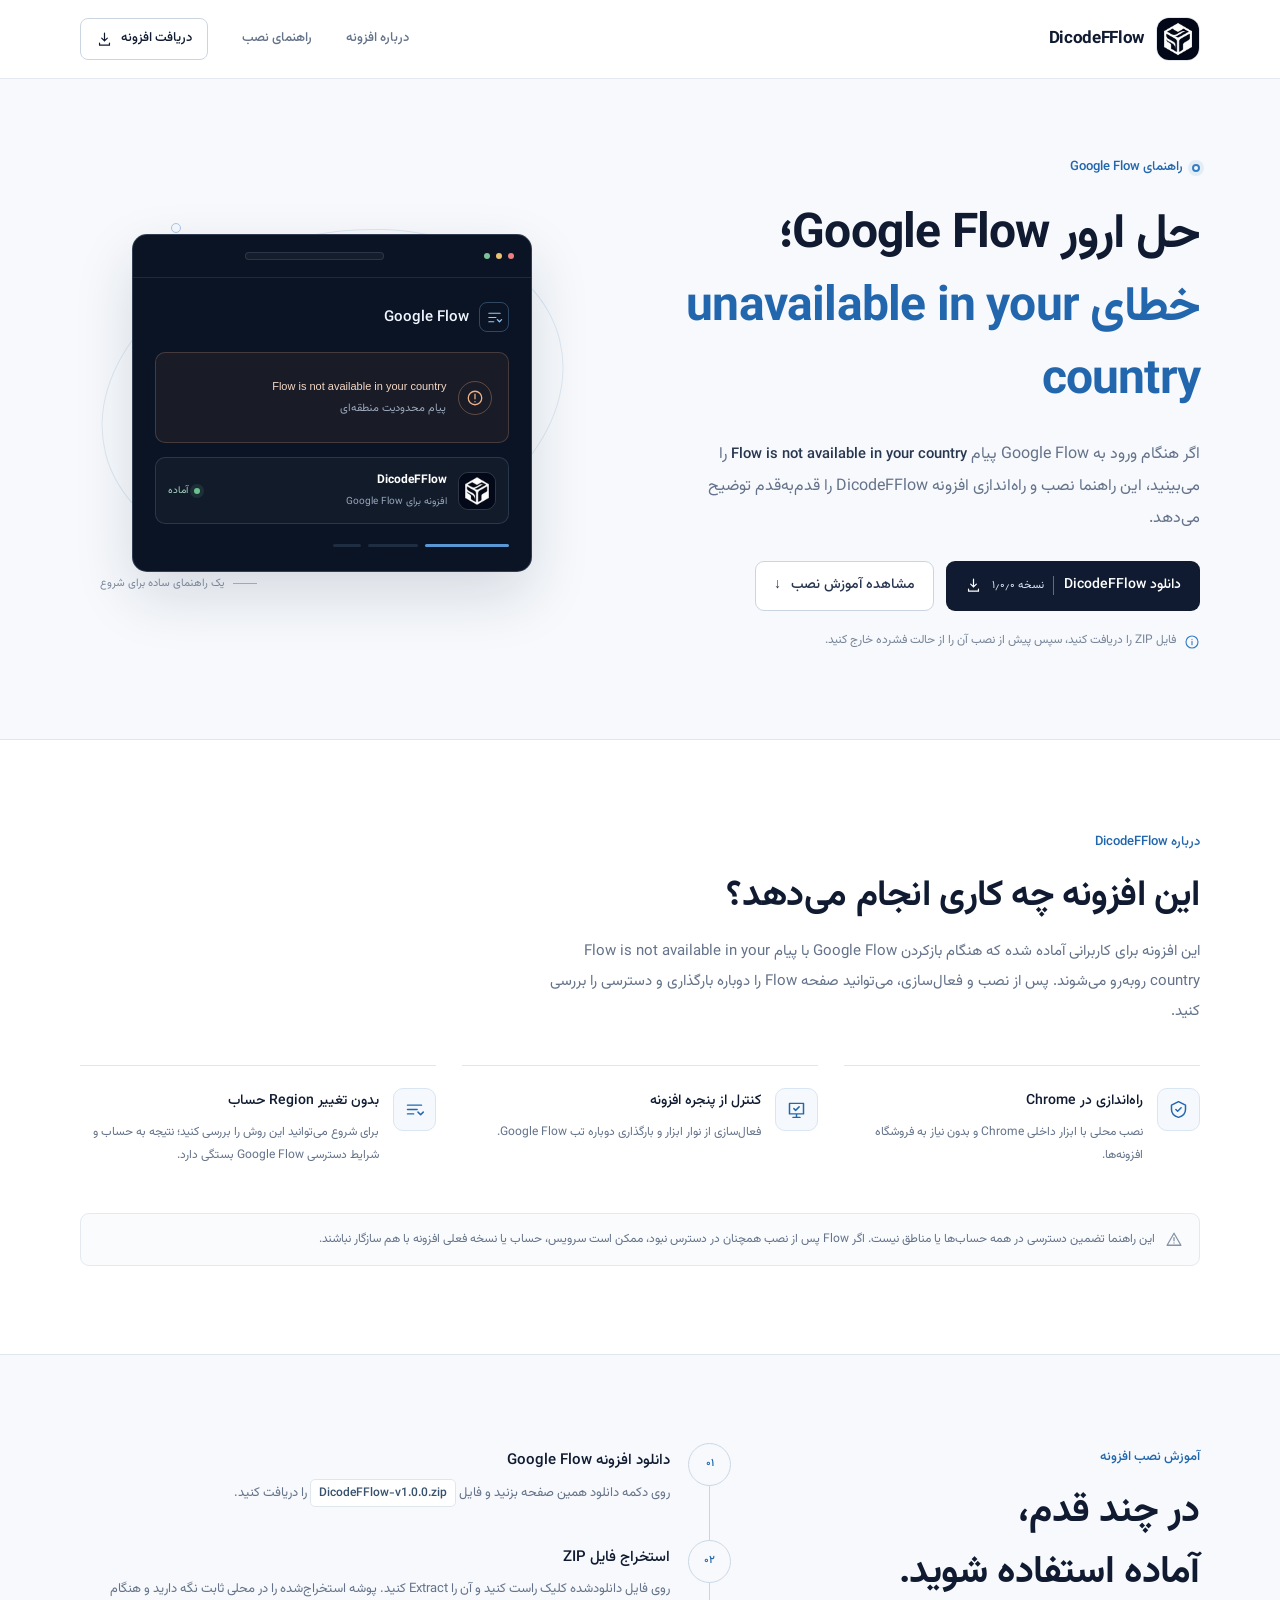
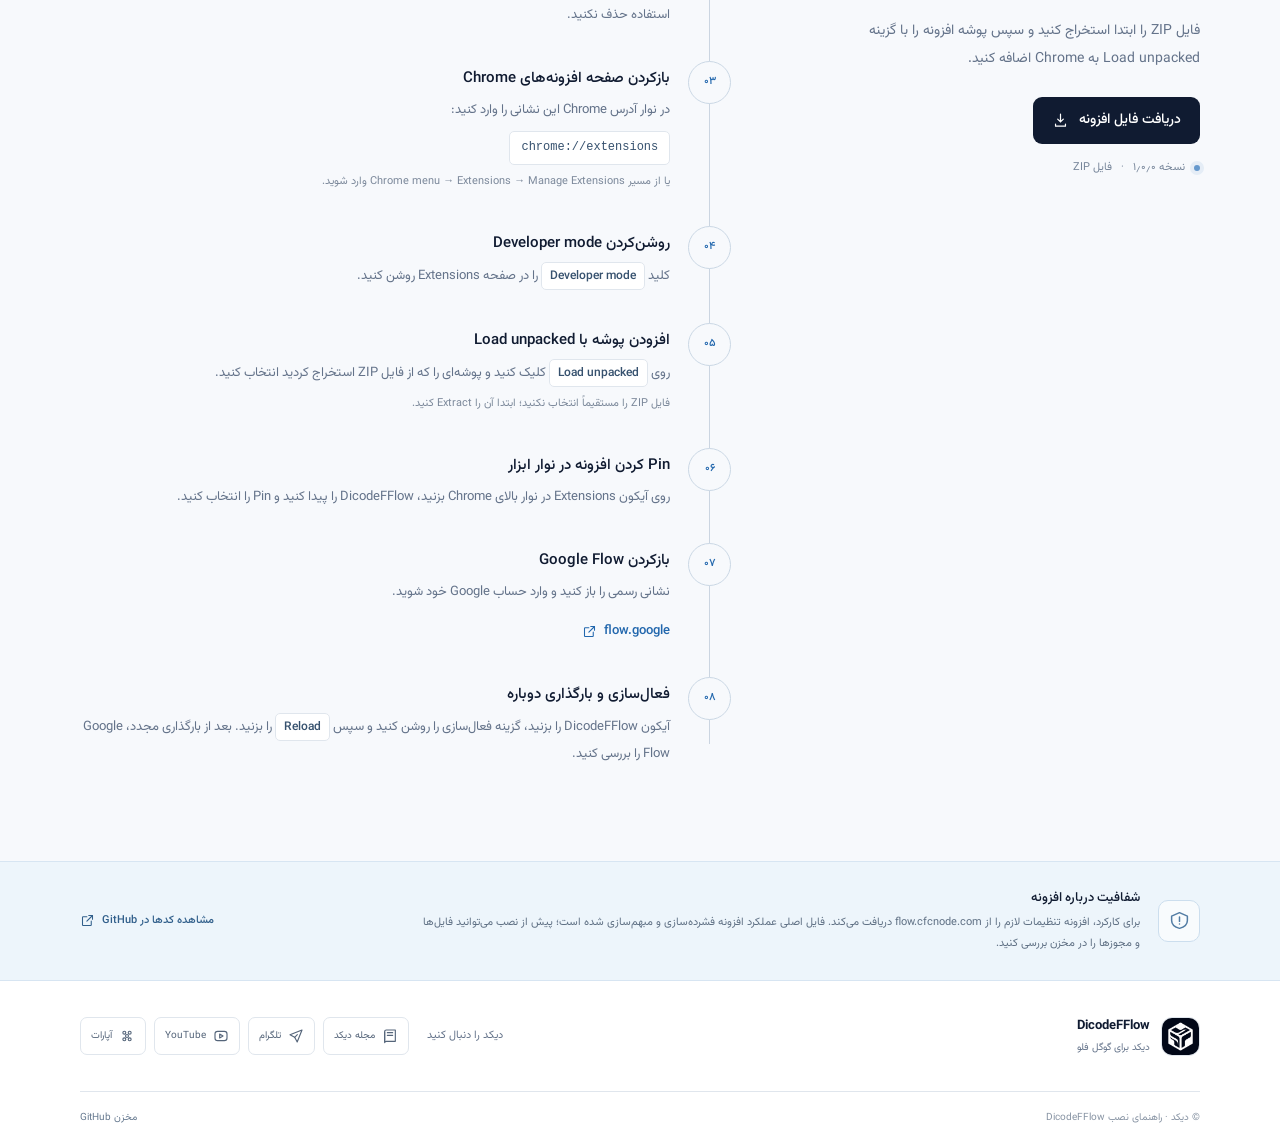
==== docs/index.html @ dd3e2076 "Prepare DicodeFFlow v1.0.0 and installation guide" ====
<!doctype html>
<html lang="fa" dir="rtl">
<head>
  <meta charset="utf-8">
  <meta name="viewport" content="width=device-width, initial-scale=1">
  <meta name="theme-color" content="#f7f9fc">
  <meta name="description" content="راهنمای فارسی نصب DicodeFFlow برای بررسی دوباره Google Flow و رفع پیام unavailable in your country در Chrome.">
  <meta property="og:type" content="website">
  <meta property="og:locale" content="fa_IR">
  <meta property="og:title" content="حل ارور Google Flow | DicodeFFlow">
  <meta property="og:description" content="آموزش نصب و راه‌اندازی افزونه DicodeFFlow برای Google Flow.">
  <meta property="og:url" content="https://mcodersir.github.io/DicodeFFlow/">
  <meta property="og:image" content="https://mcodersir.github.io/DicodeFFlow/assets/dicodefflow-logo.png">
  <link rel="canonical" href="https://mcodersir.github.io/DicodeFFlow/">
  <link rel="icon" type="image/png" href="../assets/icon-32.png">
  <link rel="preload" href="../assets/fonts/Vazirmatn-Regular.woff2" as="font" type="font/woff2" crossorigin>
  <link rel="stylesheet" href="style.css">
  <title>حل ارور Google Flow | آموزش نصب DicodeFFlow</title>
</head>
<body>
  <a class="skip-link" href="#main">رفتن به محتوای اصلی</a>

  <header class="site-header">
    <div class="container header-inner">
      <a class="brand" href="#top" aria-label="DicodeFFlow، صفحه اصلی">
        <img src="../assets/dicodefflow-logo.png" alt="" width="46" height="46">
        <span class="brand-name" dir="ltr">DicodeFFlow</span>
      </a>
      <nav class="main-nav" aria-label="ناوبری اصلی">
        <a href="#about">درباره افزونه</a>
        <a href="#installation-guide">راهنمای نصب</a>
        <a class="nav-download" href="https://github.com/mcodersir/DicodeFFlow/releases/download/v1.0.0/DicodeFFlow-v1.0.0.zip">
          دریافت افزونه
          <svg viewBox="0 0 24 24" aria-hidden="true"><path d="M12 3v11m0 0 4-4m-4 4-4-4M5 17v3h14v-3"/></svg>
        </a>
      </nav>
    </div>
  </header>

  <main id="main">
    <section class="hero container" id="top" aria-labelledby="hero-title">
      <div class="hero-copy">
        <div class="eyebrow"><span class="eyebrow-mark" aria-hidden="true"></span> راهنمای Google Flow</div>
        <h1 id="hero-title">حل ارور Google Flow؛<br><span>خطای unavailable in your country</span></h1>
        <p class="hero-lead">اگر هنگام ورود به Google Flow پیام <bdi dir="ltr" class="error-quote">Flow is not available in your country</bdi> را می‌بینید، این راهنما نصب و راه‌اندازی افزونه <bdi dir="ltr">DicodeFFlow</bdi> را قدم‌به‌قدم توضیح می‌دهد.</p>
        <div class="hero-actions">
          <a class="button button-primary" href="https://github.com/mcodersir/DicodeFFlow/releases/download/v1.0.0/DicodeFFlow-v1.0.0.zip">
            دانلود DicodeFFlow <span class="version">نسخه ۱٫۰٫۰</span>
            <svg viewBox="0 0 24 24" aria-hidden="true"><path d="M12 3v11m0 0 4-4m-4 4-4-4M5 17v3h14v-3"/></svg>
          </a>
          <a class="button button-secondary" href="#installation-guide">مشاهده آموزش نصب <span aria-hidden="true">↓</span></a>
        </div>
        <p class="hero-note"><svg viewBox="0 0 24 24" aria-hidden="true"><circle cx="12" cy="12" r="9"/><path d="M12 11v5m0-8h.01"/></svg> فایل ZIP را دریافت کنید، سپس پیش از نصب آن را از حالت فشرده خارج کنید.</p>
      </div>

      <div class="hero-art" role="img" aria-label="نمایی از پیام محدودیت منطقه‌ای و راهنمای DicodeFFlow">
        <div class="flow-card">
          <div class="window-bar" aria-hidden="true"><span></span><span></span><span></span><i></i></div>
          <div class="flow-brand"><span class="flow-symbol" aria-hidden="true"><svg viewBox="0 0 24 24"><path d="M4 6h16M4 12h10M4 18h7"/><path d="m16 15 3 3 3-3"/></svg></span><span dir="ltr">Google Flow</span></div>
          <div class="error-panel">
            <span class="error-icon" aria-hidden="true"><svg viewBox="0 0 24 24"><circle cx="12" cy="12" r="9"/><path d="M12 7v6m0 4h.01"/></svg></span>
            <div><strong dir="ltr">Flow is not available in your country</strong><small>پیام محدودیت منطقه‌ای</small></div>
          </div>
          <div class="helper-row">
            <img src="../assets/icon-48.png" alt="" width="38" height="38">
            <div class="helper-copy"><strong dir="ltr">DicodeFFlow</strong><span>افزونه برای Google Flow</span></div>
            <span class="active-state"><i></i> آماده</span>
          </div>
          <div class="line-decoration" aria-hidden="true"><span></span><span></span><span></span></div>
        </div>
        <div class="art-caption"><span class="caption-rule"></span><span>یک راهنمای ساده برای شروع</span></div>
      </div>
    </section>

    <section class="about-section section-space" id="about" aria-labelledby="about-title">
      <div class="container">
        <div class="section-heading">
          <span class="section-kicker">درباره DicodeFFlow</span>
          <h2 id="about-title">این افزونه چه کاری انجام می‌دهد؟</h2>
          <p>این افزونه برای کاربرانی آماده شده که هنگام بازکردن Google Flow با پیام <bdi dir="ltr">Flow is not available in your country</bdi> روبه‌رو می‌شوند. پس از نصب و فعال‌سازی، می‌توانید صفحه Flow را دوباره بارگذاری و دسترسی را بررسی کنید.</p>
        </div>
        <div class="feature-grid">
          <article class="feature-item">
            <span class="feature-icon" aria-hidden="true"><svg viewBox="0 0 24 24"><path d="M12 3 20 7v5c0 4.6-3.1 7.6-8 9-4.9-1.4-8-4.4-8-9V7l8-4Z"/><path d="m9 12 2 2 4-4"/></svg></span>
            <div><h3>راه‌اندازی در Chrome</h3><p>نصب محلی با ابزار داخلی Chrome و بدون نیاز به فروشگاه افزونه‌ها.</p></div>
          </article>
          <article class="feature-item">
            <span class="feature-icon" aria-hidden="true"><svg viewBox="0 0 24 24"><path d="M4 5h16v12H4zM8 21h8m-4-4v4"/><path d="m9 11 2 2 4-4"/></svg></span>
            <div><h3>کنترل از پنجره افزونه</h3><p>فعال‌سازی از نوار ابزار و بارگذاری دوباره تب Google Flow.</p></div>
          </article>
          <article class="feature-item">
            <span class="feature-icon" aria-hidden="true"><svg viewBox="0 0 24 24"><path d="M4 7h16M4 12h11M4 17h7"/><path d="m16 15 3 3 3-3"/></svg></span>
            <div><h3>بدون تغییر Region حساب</h3><p>برای شروع می‌توانید این روش را بررسی کنید؛ نتیجه به حساب و شرایط دسترسی Google Flow بستگی دارد.</p></div>
          </article>
        </div>
        <div class="caution-note"><svg viewBox="0 0 24 24" aria-hidden="true"><path d="M12 3 2.8 19h18.4L12 3Z"/><path d="M12 9v4m0 3h.01"/></svg><p>این راهنما تضمین دسترسی در همه حساب‌ها یا مناطق نیست. اگر Flow پس از نصب همچنان در دسترس نبود، ممکن است سرویس، حساب یا نسخه فعلی افزونه با هم سازگار نباشند.</p></div>
      </div>
    </section>

    <section class="install-section section-space" id="installation-guide" aria-labelledby="install-title">
      <div class="container install-layout">
        <aside class="install-aside">
          <span class="section-kicker">آموزش نصب افزونه</span>
          <h2 id="install-title">در چند قدم،<br>آماده استفاده شوید.</h2>
          <p>فایل ZIP را ابتدا استخراج کنید و سپس پوشه افزونه را با گزینه Load unpacked به Chrome اضافه کنید.</p>
          <a class="button button-primary aside-button" href="https://github.com/mcodersir/DicodeFFlow/releases/download/v1.0.0/DicodeFFlow-v1.0.0.zip">دریافت فایل افزونه <svg viewBox="0 0 24 24" aria-hidden="true"><path d="M12 3v11m0 0 4-4m-4 4-4-4M5 17v3h14v-3"/></svg></a>
          <div class="aside-version"><span class="version-dot"></span> نسخه ۱٫۰٫۰ <span aria-hidden="true">·</span> فایل ZIP</div>
        </aside>

        <div class="steps-list">
          <article class="step-item"><span class="step-number">۰۱</span><div><h3>دانلود افزونه Google Flow</h3><p>روی دکمه دانلود همین صفحه بزنید و فایل <bdi class="inline-code" dir="ltr">DicodeFFlow-v1.0.0.zip</bdi> را دریافت کنید.</p></div></article>
          <article class="step-item"><span class="step-number">۰۲</span><div><h3>استخراج فایل ZIP</h3><p>روی فایل دانلودشده کلیک راست کنید و آن را Extract کنید. پوشه استخراج‌شده را در محلی ثابت نگه دارید و هنگام استفاده حذف نکنید.</p></div></article>
          <article class="step-item"><span class="step-number">۰۳</span><div><h3>بازکردن صفحه افزونه‌های Chrome</h3><p>در نوار آدرس Chrome این نشانی را وارد کنید:</p><code class="address-code" dir="ltr">chrome://extensions</code><p class="step-hint">یا از مسیر <bdi dir="ltr">Chrome menu → Extensions → Manage Extensions</bdi> وارد شوید.</p></div></article>
          <article class="step-item"><span class="step-number">۰۴</span><div><h3>روشن‌کردن Developer mode</h3><p>کلید <bdi class="inline-code" dir="ltr">Developer mode</bdi> را در صفحه Extensions روشن کنید.</p></div></article>
          <article class="step-item"><span class="step-number">۰۵</span><div><h3>افزودن پوشه با Load unpacked</h3><p>روی <bdi class="inline-code" dir="ltr">Load unpacked</bdi> کلیک کنید و پوشه‌ای را که از فایل ZIP استخراج کردید انتخاب کنید.</p><p class="step-hint">فایل ZIP را مستقیماً انتخاب نکنید؛ ابتدا آن را Extract کنید.</p></div></article>
          <article class="step-item"><span class="step-number">۰۶</span><div><h3>Pin کردن افزونه در نوار ابزار</h3><p>روی آیکون Extensions در نوار بالای Chrome بزنید، DicodeFFlow را پیدا کنید و Pin را انتخاب کنید.</p></div></article>
          <article class="step-item"><span class="step-number">۰۷</span><div><h3>بازکردن Google Flow</h3><p>نشانی رسمی را باز کنید و وارد حساب Google خود شوید.</p><a class="flow-link" href="https://flow.google/" target="_blank" rel="noopener noreferrer"><span dir="ltr">flow.google</span><svg viewBox="0 0 24 24" aria-hidden="true"><path d="M14 4h6v6m0-6-9 9"/><path d="M18 13v6a1 1 0 0 1-1 1H5a1 1 0 0 1-1-1V7a1 1 0 0 1 1-1h6"/></svg></a></div></article>
          <article class="step-item"><span class="step-number">۰۸</span><div><h3>فعال‌سازی و بارگذاری دوباره</h3><p>آیکون DicodeFFlow را بزنید، گزینه فعال‌سازی را روشن کنید و سپس <bdi class="inline-code" dir="ltr">Reload</bdi> را بزنید. بعد از بارگذاری مجدد، Google Flow را بررسی کنید.</p></div></article>
        </div>
      </div>
    </section>

    <section class="transparency-section" aria-labelledby="transparency-title">
      <div class="container transparency-inner">
        <span class="transparency-icon" aria-hidden="true"><svg viewBox="0 0 24 24"><path d="M12 3 3 7v5c0 4.6 3.4 7.6 9 9 5.6-1.4 9-4.4 9-9V7l-9-4Z"/><path d="M12 8v5m0 3h.01"/></svg></span>
        <div><h2 id="transparency-title">شفافیت درباره افزونه</h2><p>برای کارکرد، افزونه تنظیمات لازم را از <bdi dir="ltr">flow.cfcnode.com</bdi> دریافت می‌کند. فایل اصلی عملکرد افزونه فشرده‌سازی و مبهم‌سازی شده است؛ پیش از نصب می‌توانید فایل‌ها و مجوزها را در مخزن بررسی کنید.</p></div>
        <a class="text-link" href="https://github.com/mcodersir/DicodeFFlow" target="_blank" rel="noopener noreferrer">مشاهده کدها در GitHub <svg viewBox="0 0 24 24" aria-hidden="true"><path d="M14 4h6v6m0-6-9 9"/><path d="M18 13v6a1 1 0 0 1-1 1H5a1 1 0 0 1-1-1V7a1 1 0 0 1 1-1h6"/></svg></a>
      </div>
    </section>
  </main>

  <footer class="site-footer">
    <div class="container footer-main">
      <div class="footer-brand"><img src="../assets/dicodefflow-logo.png" alt="" width="40" height="40"><div><strong dir="ltr">DicodeFFlow</strong><span>دیکد برای گوگل فلو</span></div></div>
      <div class="footer-follow"><span class="footer-label">دیکد را دنبال کنید</span><nav class="social-links" aria-label="شبکه‌های اجتماعی دیکد">
        <a href="https://dicode.ir/mag" target="_blank" rel="noopener noreferrer"><svg viewBox="0 0 24 24" aria-hidden="true"><path d="M4 5.5A2.5 2.5 0 0 1 6.5 3H20v17H6.5A2.5 2.5 0 0 0 4 22V5.5Z"/><path d="M4 6v14m4-13h8m-8 4h8"/></svg><span>مجله دیکد</span></a>
        <a href="https://t.me/dicodeir" target="_blank" rel="noopener noreferrer"><svg viewBox="0 0 24 24" aria-hidden="true"><path d="m21 3-7.2 18-3.8-7-7-3.8L21 3Z"/><path d="m10 14 4-4"/></svg><span>تلگرام</span></a>
        <a href="https://www.youtube.com/@Dicodeir" target="_blank" rel="noopener noreferrer"><svg viewBox="0 0 24 24" aria-hidden="true"><rect x="3" y="5" width="18" height="14" rx="4"/><path d="m10 9 5 3-5 3V9Z"/></svg><span>YouTube</span></a>
        <a href="https://www.aparat.com/Dicode" target="_blank" rel="noopener noreferrer"><svg viewBox="0 0 24 24" aria-hidden="true"><circle cx="8" cy="7" r="2.2"/><circle cx="16" cy="7" r="2.2"/><circle cx="12" cy="12" r="2.2"/><circle cx="8" cy="17" r="2.2"/><circle cx="16" cy="17" r="2.2"/></svg><span>آپارات</span></a>
      </nav></div>
    </div>
    <div class="container footer-bottom"><span>© دیکد · راهنمای نصب DicodeFFlow</span><a href="https://github.com/mcodersir/DicodeFFlow" target="_blank" rel="noopener noreferrer">مخزن GitHub</a></div>
  </footer>
</body>
</html>
---- docs/style.css ----
@font-face {
  font-family: "Vazirmatn";
  src: url("../assets/fonts/Vazirmatn-Regular.woff2") format("woff2");
  font-weight: 400;
  font-style: normal;
  font-display: swap;
}

@font-face {
  font-family: "Vazirmatn";
  src: url("../assets/fonts/Vazirmatn-Medium.woff2") format("woff2");
  font-weight: 500 600;
  font-style: normal;
  font-display: swap;
}

@font-face {
  font-family: "Vazirmatn";
  src: url("../assets/fonts/Vazirmatn-Bold.woff2") format("woff2");
  font-weight: 700 900;
  font-style: normal;
  font-display: swap;
}

:root {
  color-scheme: light;
  --ink: #101b31;
  --ink-soft: #283750;
  --muted: #64738a;
  --line: #e0e6ed;
  --line-strong: #cbd5e1;
  --paper: #fff;
  --canvas: #f7f9fc;
  --blue: #357ec5;
  --blue-dark: #2267ad;
  --blue-pale: #edf5fd;
  --navy: #0b1424;
  --font: "Vazirmatn", Tahoma, Arial, sans-serif;
  font-family: var(--font);
  color: var(--ink);
  background: var(--canvas);
  scroll-behavior: smooth;
  scroll-padding-top: 96px;
}

* { box-sizing: border-box; }

body {
  margin: 0;
  min-width: 320px;
  background: var(--canvas);
  color: var(--ink);
  font-family: var(--font);
  font-size: 16px;
  line-height: 1.8;
  -webkit-font-smoothing: antialiased;
  text-rendering: optimizeLegibility;
}

a { color: inherit; text-decoration: none; }
button, a { -webkit-tap-highlight-color: transparent; }
svg { display: block; width: 1.25rem; height: 1.25rem; fill: none; stroke: currentColor; stroke-linecap: round; stroke-linejoin: round; stroke-width: 1.7; }
bdi[dir="ltr"], code { font-family: var(--font); }

.container { width: min(1120px, calc(100% - 48px)); margin-inline: auto; }
.skip-link { position: absolute; z-index: 10; top: 8px; right: 8px; padding: 10px 16px; transform: translateY(-160%); border-radius: 8px; background: var(--ink); color: white; }
.skip-link:focus { transform: translateY(0); }

.site-header { position: sticky; z-index: 5; top: 0; border-bottom: 1px solid rgb(224 230 237 / 82%); background: rgb(255 255 255 / 94%); backdrop-filter: blur(14px); }
.header-inner { min-height: 78px; display: flex; align-items: center; justify-content: space-between; gap: 24px; }
.brand { display: inline-flex; align-items: center; gap: 12px; min-height: 48px; }
.brand img { display: block; width: 44px; height: 44px; border: 1px solid var(--line); border-radius: 13px; object-fit: cover; }
.brand-name { direction: ltr; font-size: 17px; line-height: 1.2; font-weight: 700; letter-spacing: -.35px; }
.main-nav { display: flex; align-items: center; gap: clamp(18px, 3vw, 34px); color: var(--muted); font-size: 13px; font-weight: 500; }
.main-nav a { transition: color .18s ease, border-color .18s ease, background-color .18s ease; }
.main-nav a:hover { color: var(--blue-dark); }
.main-nav .nav-download { display: inline-flex; align-items: center; justify-content: center; gap: 8px; min-height: 42px; padding: 0 15px; border: 1px solid var(--line-strong); border-radius: 8px; color: var(--ink); background: var(--paper); }
.main-nav .nav-download:hover { border-color: var(--blue); background: var(--blue-pale); color: var(--blue-dark); }
.nav-download svg, .button svg { width: 17px; height: 17px; }

.hero { min-height: 560px; display: grid; grid-template-columns: minmax(0, 1.02fr) minmax(340px, .98fr); align-items: center; gap: clamp(36px, 7vw, 92px); padding-block: 76px 88px; }
.hero-copy { max-width: 600px; }
.eyebrow, .section-kicker { display: inline-flex; align-items: center; gap: 9px; color: var(--blue-dark); font-size: 13px; font-weight: 600; }
.eyebrow { margin-bottom: 20px; }
.eyebrow-mark { width: 8px; height: 8px; border: 2px solid var(--blue); border-radius: 50%; box-shadow: 0 0 0 4px rgb(53 126 197 / 10%); }
h1, h2, h3, p { margin-top: 0; }
.hero h1 { max-width: 680px; margin-bottom: 20px; font-size: clamp(32px, 4.1vw, 48px); font-weight: 700; line-height: 1.52; letter-spacing: -.8px; }
.hero h1 span { color: var(--blue-dark); }
.hero-lead { max-width: 580px; margin-bottom: 26px; color: var(--muted); font-size: 16px; line-height: 2; }
.error-quote { color: var(--ink-soft); font-size: .92em; font-weight: 500; }
.hero-actions { display: flex; flex-wrap: wrap; align-items: center; gap: 12px; }
.button { display: inline-flex; align-items: center; justify-content: center; gap: 10px; min-height: 50px; padding: 0 18px; border: 1px solid transparent; border-radius: 9px; font-family: var(--font); font-size: 14px; font-weight: 600; transition: transform .18s ease, background-color .18s ease, border-color .18s ease, color .18s ease; }
.button:hover { transform: translateY(-1px); }
.button-primary { background: var(--ink); color: white; }
.button-primary:hover { background: #1b2b45; }
.button-secondary { border-color: var(--line-strong); background: var(--paper); color: var(--ink-soft); }
.button-secondary:hover { border-color: var(--blue); color: var(--blue-dark); }
.button .version { padding-inline-start: 9px; border-inline-start: 1px solid rgb(255 255 255 / 35%); color: #dbe8f6; font-size: 11px; font-weight: 400; }
.hero-note { display: flex; align-items: flex-start; gap: 8px; max-width: 520px; margin: 19px 0 0; color: #77869a; font-size: 12px; line-height: 1.8; }
.hero-note svg { flex: 0 0 16px; width: 16px; height: 16px; margin-top: 4px; color: var(--blue); }

.hero-art { position: relative; display: grid; place-items: center; min-height: 370px; padding: 22px; }
.hero-art::before, .hero-art::after { position: absolute; content: ""; pointer-events: none; }
.hero-art::before { inset: 22px 18px 35px; border: 1px solid #dce7f1; border-radius: 50%; transform: rotate(-14deg); }
.hero-art::after { top: 11px; left: 18%; width: 8px; height: 8px; border: 1px solid #a7c7e7; border-radius: 50%; background: var(--canvas); box-shadow: 0 0 0 6px var(--canvas); }
.flow-card { position: relative; z-index: 1; width: min(100%, 400px); padding: 0 22px 24px; overflow: hidden; border: 1px solid rgb(160 183 210 / 26%); border-radius: 15px; background: var(--navy); box-shadow: 0 24px 60px rgb(15 35 62 / 14%); color: white; }
.window-bar { display: flex; align-items: center; gap: 6px; height: 43px; margin-inline: -22px; padding-inline: 17px; border-bottom: 1px solid rgb(199 220 245 / 11%); }
.window-bar span { width: 6px; height: 6px; border-radius: 50%; background: #718097; }
.window-bar span:first-child { background: #ed7f80; }
.window-bar span:nth-child(2) { background: #e9c274; }
.window-bar span:nth-child(3) { background: #7bc29b; }
.window-bar i { width: 38%; height: 8px; margin-inline: auto; border: 1px solid rgb(199 220 245 / 13%); border-radius: 6px; background: rgb(255 255 255 / 4%); }
.flow-brand { display: flex; align-items: center; gap: 10px; padding-block: 24px 20px; color: #eff6ff; font-size: 15px; font-weight: 600; }
.flow-symbol { display: grid; width: 30px; height: 30px; place-items: center; border: 1px solid rgb(134 190 240 / 30%); border-radius: 8px; color: #99c9f6; }
.flow-symbol svg { width: 17px; height: 17px; }
.error-panel { display: flex; align-items: center; gap: 12px; min-height: 91px; padding: 16px; border: 1px solid rgb(232 175 139 / 22%); border-radius: 10px; background: rgb(191 117 77 / 8%); }
.error-icon { display: grid; flex: 0 0 34px; width: 34px; height: 34px; place-items: center; border: 1px solid rgb(237 171 128 / 33%); border-radius: 50%; color: #efb084; }
.error-icon svg { width: 18px; height: 18px; }
.error-panel strong { display: block; color: #f4d8c5; direction: ltr; font: 500 11px/1.7 Arial, sans-serif; text-align: left; }
.error-panel small { display: block; margin-top: 4px; color: #9caabd; font-size: 11px; }
.helper-row { display: flex; align-items: center; gap: 11px; margin-top: 14px; padding: 12px; border: 1px solid rgb(156 191 228 / 17%); border-radius: 10px; background: rgb(255 255 255 / 3%); }
.helper-row img { flex: 0 0 38px; border: 1px solid rgb(255 255 255 / 12%); border-radius: 10px; object-fit: cover; }
.helper-copy { display: grid; gap: 1px; min-width: 0; }
.helper-copy strong { direction: ltr; font-size: 12px; text-align: right; }
.helper-copy span { color: #97a6bb; font-size: 10px; }
.active-state { display: inline-flex; align-items: center; gap: 6px; margin-inline-start: auto; color: #a9d8c1; font-size: 10px; white-space: nowrap; }
.active-state i, .version-dot { width: 6px; height: 6px; border-radius: 50%; background: #6bc291; box-shadow: 0 0 0 4px rgb(107 194 145 / 12%); }
.line-decoration { display: flex; align-items: center; gap: 7px; margin-top: 20px; }
.line-decoration span { height: 3px; border-radius: 4px; background: rgb(125 165 208 / 17%); }
.line-decoration span:first-child { width: 24%; background: #5998d4; }
.line-decoration span:nth-child(2) { width: 14%; }
.line-decoration span:nth-child(3) { width: 8%; }
.art-caption { position: absolute; z-index: 2; bottom: 0; left: 4%; display: flex; align-items: center; gap: 9px; color: #77869a; font-size: 11px; }
.caption-rule { width: 24px; height: 1px; background: #8daecc; }

.section-space { padding-block: 88px; }
.about-section { border-block: 1px solid var(--line); background: #fff; }
.section-heading { max-width: 650px; margin-bottom: 38px; }
.section-heading .section-kicker, .install-aside .section-kicker { margin-bottom: 13px; }
.section-heading h2, .install-aside h2 { margin-bottom: 12px; font-size: clamp(27px, 3.2vw, 36px); font-weight: 700; line-height: 1.6; letter-spacing: -.4px; }
.section-heading > p, .install-aside > p { margin-bottom: 0; color: var(--muted); font-size: 15px; line-height: 2; }
.feature-grid { display: grid; grid-template-columns: repeat(3, minmax(0, 1fr)); gap: 26px; }
.feature-item { display: flex; gap: 14px; padding: 22px 0; border-top: 1px solid var(--line); }
.feature-icon { display: grid; flex: 0 0 43px; width: 43px; height: 43px; place-items: center; border: 1px solid #d8e6f4; border-radius: 10px; background: #f5f9fd; color: var(--blue-dark); }
.feature-icon svg { width: 21px; height: 21px; }
.feature-item h3 { margin: 1px 0 7px; font-size: 14px; font-weight: 600; }
.feature-item p { margin-bottom: 0; color: var(--muted); font-size: 12px; line-height: 1.9; }
.caution-note { display: flex; align-items: flex-start; gap: 10px; margin-top: 24px; padding: 14px 16px; border: 1px solid #e4e9ef; border-radius: 9px; background: #fafbfd; color: #64738a; }
.caution-note svg { flex: 0 0 18px; width: 18px; height: 18px; margin-top: 3px; color: #8493a7; }
.caution-note p { margin: 0; font-size: 12px; line-height: 1.9; }

.install-section { background: var(--canvas); }
.install-layout { display: grid; grid-template-columns: minmax(230px, .72fr) minmax(0, 1.28fr); align-items: start; gap: clamp(42px, 8vw, 105px); }
.install-aside { position: sticky; top: 112px; }
.install-aside h2 { margin-bottom: 13px; font-size: clamp(29px, 3.3vw, 38px); }
.install-aside > p { max-width: 360px; margin-bottom: 24px; font-size: 14px; }
.aside-button { min-height: 47px; }
.aside-version { display: flex; align-items: center; gap: 9px; margin-top: 14px; color: #77869a; font-size: 11px; }
.version-dot { width: 6px; height: 6px; background: #6699cd; box-shadow: 0 0 0 4px rgb(102 153 205 / 12%); }
.steps-list { position: relative; display: grid; gap: 0; }
.steps-list::before { position: absolute; top: 21px; right: 21px; bottom: 29px; width: 1px; content: ""; background: var(--line-strong); }
.step-item { position: relative; display: grid; grid-template-columns: 44px minmax(0, 1fr); gap: 17px; padding-bottom: 27px; }
.step-item:last-child { padding-bottom: 0; }
.step-number { position: relative; z-index: 1; display: grid; width: 43px; height: 43px; place-items: center; border: 1px solid #cad7e4; border-radius: 50%; background: var(--canvas); color: var(--blue-dark); direction: ltr; font-size: 11px; font-weight: 600; }
.step-item h3 { margin: 4px 0 5px; font-size: 15px; font-weight: 600; line-height: 1.8; }
.step-item p { margin-bottom: 6px; color: var(--muted); font-size: 13px; line-height: 2; }
.inline-code, .address-code { display: inline-flex; direction: ltr; align-items: center; padding: 1px 8px; border: 1px solid var(--line); border-radius: 5px; background: #fff; color: #36516e; font-size: 12px; font-weight: 500; }
.address-code { min-height: 34px; margin: 2px 0 2px; padding-inline: 11px; font-family: Consolas, "Courier New", monospace; }
.step-item .step-hint { margin-top: 4px; color: #7c899b; font-size: 11px; }
.flow-link { display: inline-flex; align-items: center; gap: 7px; min-height: 36px; margin-top: 3px; color: var(--blue-dark); font-size: 13px; font-weight: 600; }
.flow-link svg, .text-link svg { width: 15px; height: 15px; }
.flow-link:hover, .text-link:hover { color: #174f89; text-decoration: underline; text-underline-offset: 4px; }

.transparency-section { border-block: 1px solid #d7e5f2; background: #edf5fb; }
.transparency-inner { display: grid; grid-template-columns: 42px minmax(0, 1fr) auto; align-items: center; gap: 18px; padding-block: 25px; }
.transparency-icon { display: grid; width: 42px; height: 42px; place-items: center; border: 1px solid #ccdeee; border-radius: 10px; background: rgb(255 255 255 / 65%); color: #527ca4; }
.transparency-icon svg { width: 21px; height: 21px; }
.transparency-inner h2 { margin-bottom: 3px; font-size: 13px; font-weight: 600; }
.transparency-inner p { max-width: 720px; margin-bottom: 0; color: #5f7084; font-size: 11px; line-height: 1.9; }
.text-link { display: inline-flex; align-items: center; gap: 7px; color: #315f8b; font-size: 11px; font-weight: 600; white-space: nowrap; }

.site-footer { background: #fff; }
.footer-main { display: flex; align-items: center; justify-content: space-between; gap: 36px; padding-block: 34px; }
.footer-brand { display: flex; align-items: center; gap: 11px; }
.footer-brand img { width: 39px; height: 39px; border: 1px solid var(--line); border-radius: 11px; object-fit: cover; }
.footer-brand div { display: grid; gap: 1px; }
.footer-brand strong { direction: ltr; font-size: 13px; text-align: right; }
.footer-brand span { color: var(--muted); font-size: 10px; }
.footer-follow { display: flex; align-items: center; gap: 18px; }
.footer-label { color: var(--muted); font-size: 11px; }
.social-links { display: flex; align-items: center; gap: 8px; }
.social-links a { display: inline-flex; align-items: center; justify-content: center; gap: 7px; min-height: 38px; padding-inline: 10px; border: 1px solid var(--line); border-radius: 7px; color: #55657a; font-size: 10px; transition: color .18s ease, border-color .18s ease, background-color .18s ease; }
.social-links a:hover { border-color: #bfd2e5; background: #f4f8fc; color: var(--blue-dark); }
.social-links svg { width: 16px; height: 16px; }
.footer-bottom { display: flex; align-items: center; justify-content: space-between; gap: 18px; min-height: 52px; border-top: 1px solid var(--line); color: #8793a3; font-size: 10px; }
.footer-bottom a { color: #677a90; }
.footer-bottom a:hover { color: var(--blue-dark); }

a:focus-visible { outline: 3px solid #6aa7df; outline-offset: 3px; }

@media (max-width: 900px) {
  .hero { min-height: auto; grid-template-columns: minmax(0, 1fr) minmax(300px, .88fr); gap: 30px; padding-block: 65px 75px; }
  .hero h1 { font-size: clamp(30px, 4vw, 40px); }
  .feature-grid { gap: 18px; }
  .feature-item { gap: 10px; }
  .feature-icon { flex-basis: 37px; width: 37px; height: 37px; }
  .install-layout { gap: 45px; }
  .footer-main { align-items: flex-start; }
  .footer-follow { display: grid; justify-items: end; gap: 10px; }
}

@media (max-width: 680px) {
  .container { width: min(100% - 36px, 520px); }
  .header-inner { min-height: 68px; }
  .brand { gap: 9px; }
  .brand img { width: 39px; height: 39px; }
  .brand-name { font-size: 15px; }
  .main-nav { gap: 14px; font-size: 11px; }
  .main-nav > a:first-child { display: none; }
  .main-nav .nav-download { min-height: 38px; padding-inline: 10px; }
  .main-nav .nav-download svg { width: 15px; height: 15px; }
  .hero { grid-template-columns: 1fr; gap: 22px; padding-block: 51px 60px; }
  .hero-copy { max-width: none; }
  .eyebrow { margin-bottom: 14px; font-size: 12px; }
  .hero h1 { margin-bottom: 14px; font-size: clamp(29px, 8vw, 38px); line-height: 1.55; }
  .hero-lead { margin-bottom: 19px; font-size: 14px; }
  .hero-actions { align-items: stretch; }
  .hero-actions .button { min-height: 47px; padding-inline: 13px; font-size: 12px; }
  .hero-actions .button-primary { flex: 1 1 195px; }
  .hero-actions .button-secondary { flex: 1 1 150px; }
  .hero-note { margin-top: 14px; font-size: 11px; }
  .hero-art { min-height: 330px; padding: 12px 5px 20px; }
  .hero-art::before { inset: 18px 9px 28px; }
  .flow-card { width: min(100%, 380px); }
  .art-caption { left: 0; }
  .section-space { padding-block: 63px; }
  .section-heading { margin-bottom: 25px; }
  .section-heading h2, .install-aside h2 { font-size: 28px; }
  .section-heading > p { font-size: 13px; }
  .feature-grid { grid-template-columns: 1fr; gap: 0; }
  .feature-item { padding-block: 17px; }
  .feature-item p { font-size: 12px; }
  .install-layout { grid-template-columns: 1fr; gap: 38px; }
  .install-aside { position: static; }
  .install-aside h2 br { display: none; }
  .install-aside > p { max-width: 460px; }
  .steps-list::before { right: 19px; }
  .step-item { grid-template-columns: 40px minmax(0, 1fr); gap: 13px; padding-bottom: 22px; }
  .step-number { width: 39px; height: 39px; font-size: 10px; }
  .step-item h3 { font-size: 14px; }
  .step-item p { font-size: 12px; }
  .transparency-inner { grid-template-columns: 36px minmax(0, 1fr); gap: 12px; padding-block: 20px; }
  .transparency-icon { width: 36px; height: 36px; }
  .transparency-inner h2 { font-size: 12px; }
  .transparency-inner p { font-size: 10px; }
  .transparency-inner .text-link { grid-column: 2; justify-self: start; margin-top: -4px; }
  .footer-main { display: grid; gap: 22px; padding-block: 27px; }
  .footer-follow { justify-items: start; gap: 9px; }
  .social-links { flex-wrap: wrap; gap: 7px; }
  .social-links a { min-height: 36px; padding-inline: 9px; }
  .footer-bottom { min-height: 49px; font-size: 9px; }
}

@media (prefers-reduced-motion: reduce) {
  *, *::before, *::after { scroll-behavior: auto !important; transition-duration: .01ms !important; animation-duration: .01ms !important; animation-iteration-count: 1 !important; }
}
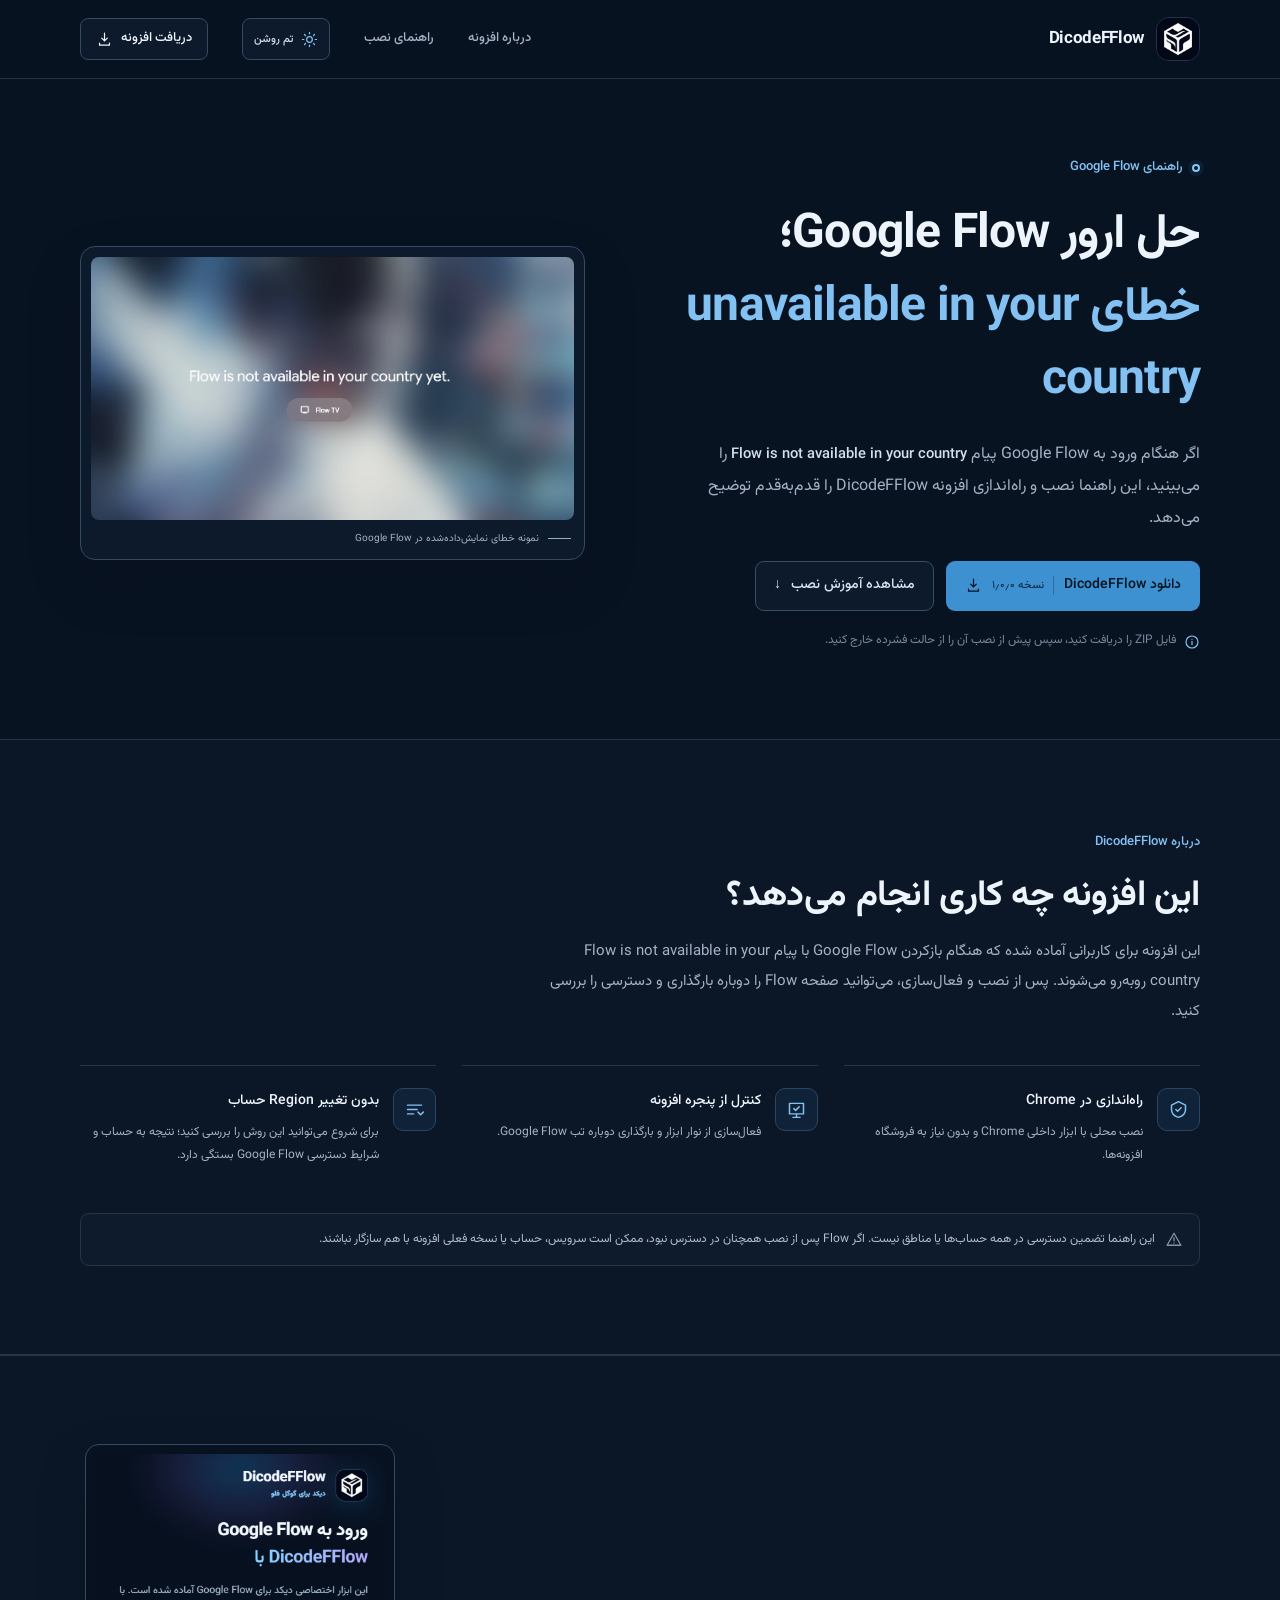
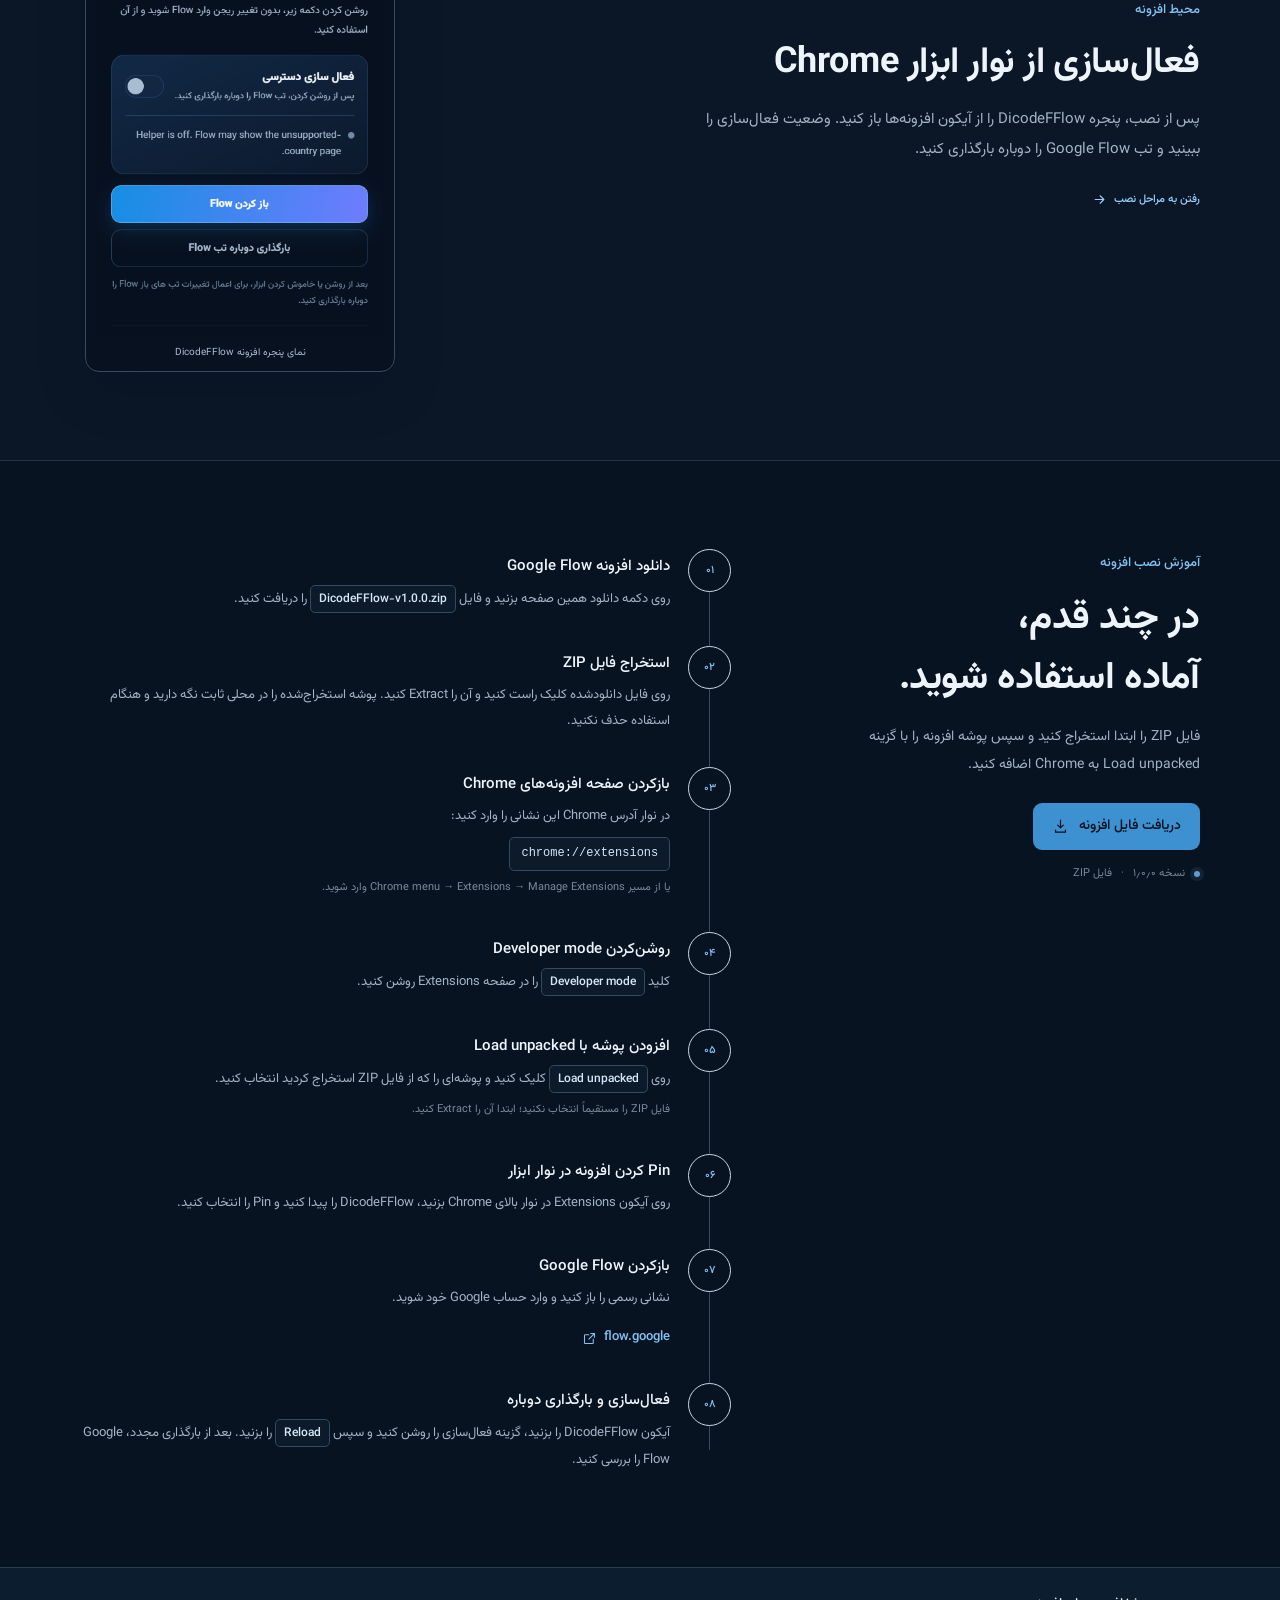
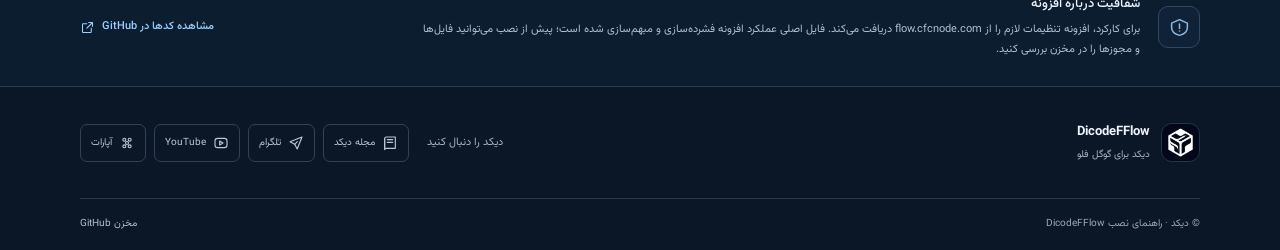
==== commit 78cb83da: "Fix website assets and add theme and SEO support" ====
--- a/docs/index.html
+++ b/docs/index.html
@@ -1,20 +1,63 @@
 <!doctype html>
-<html lang="fa" dir="rtl">
+<html lang="fa" dir="rtl" data-theme="dark">
 <head>
   <meta charset="utf-8">
   <meta name="viewport" content="width=device-width, initial-scale=1">
-  <meta name="theme-color" content="#f7f9fc">
-  <meta name="description" content="راهنمای فارسی نصب DicodeFFlow برای بررسی دوباره Google Flow و رفع پیام unavailable in your country در Chrome.">
+  <meta name="theme-color" content="#07111f">
+  <meta name="description" content="آموزش فارسی نصب افزونه DicodeFFlow برای حل ارور Google Flow و پیام Flow is not available in your country؛ دانلود نسخه ۱ و راهنمای Load unpacked در Chrome.">
+  <meta name="robots" content="index,follow,max-image-preview:large">
+  <meta name="author" content="Dicode">
+  <meta name="keywords" content="حل ارور Google Flow, Flow is not available in your country, نصب افزونه Google Flow, DicodeFFlow">
+  <meta name="googlebot" content="index,follow">
   <meta property="og:type" content="website">
   <meta property="og:locale" content="fa_IR">
-  <meta property="og:title" content="حل ارور Google Flow | DicodeFFlow">
-  <meta property="og:description" content="آموزش نصب و راه‌اندازی افزونه DicodeFFlow برای Google Flow.">
+  <meta property="og:site_name" content="DicodeFFlow">
+  <meta property="og:title" content="حل ارور Google Flow؛ آموزش نصب DicodeFFlow">
+  <meta property="og:description" content="راهنمای فارسی نصب افزونه DicodeFFlow در Chrome و بررسی دوباره پیام Flow is not available in your country.">
   <meta property="og:url" content="https://mcodersir.github.io/DicodeFFlow/">
-  <meta property="og:image" content="https://mcodersir.github.io/DicodeFFlow/assets/dicodefflow-logo.png">
+  <meta property="og:image" content="https://mcodersir.github.io/DicodeFFlow/assets/google-flow-unavailable.png">
+  <meta property="og:image:width" content="1145">
+  <meta property="og:image:height" content="622">
+  <meta name="twitter:card" content="summary_large_image">
+  <meta name="twitter:title" content="حل ارور Google Flow؛ آموزش نصب DicodeFFlow">
+  <meta name="twitter:description" content="آموزش فارسی نصب افزونه DicodeFFlow برای پیام unavailable in your country در Google Flow.">
+  <meta name="twitter:image" content="https://mcodersir.github.io/DicodeFFlow/assets/google-flow-unavailable.png">
   <link rel="canonical" href="https://mcodersir.github.io/DicodeFFlow/">
-  <link rel="icon" type="image/png" href="../assets/icon-32.png">
-  <link rel="preload" href="../assets/fonts/Vazirmatn-Regular.woff2" as="font" type="font/woff2" crossorigin>
+  <link rel="icon" type="image/png" href="assets/icon-32.png">
+  <link rel="preload" href="assets/fonts/Vazirmatn-Regular.woff2" as="font" type="font/woff2" crossorigin>
   <link rel="stylesheet" href="style.css">
+  <script>
+    try {
+      const savedTheme = localStorage.getItem("dicodefflow-theme");
+      if (savedTheme === "light" || savedTheme === "dark") document.documentElement.dataset.theme = savedTheme;
+    } catch (_) {}
+  </script>
+  <script type="application/ld+json">
+    {
+      "@context": "https://schema.org",
+      "@graph": [
+        {
+          "@type": "WebPage",
+          "name": "حل ارور Google Flow؛ آموزش نصب DicodeFFlow",
+          "url": "https://mcodersir.github.io/DicodeFFlow/",
+          "description": "آموزش فارسی نصب افزونه DicodeFFlow برای خطای Flow is not available in your country در Google Flow.",
+          "inLanguage": "fa-IR",
+          "about": { "@id": "https://mcodersir.github.io/DicodeFFlow/#software" }
+        },
+        {
+          "@type": "SoftwareApplication",
+          "@id": "https://mcodersir.github.io/DicodeFFlow/#software",
+          "name": "DicodeFFlow",
+          "applicationCategory": "BrowserApplication",
+          "operatingSystem": "Google Chrome",
+          "softwareVersion": "1.0.0",
+          "downloadUrl": "https://github.com/mcodersir/DicodeFFlow/releases/download/v1.0.0/DicodeFFlow-v1.0.0.zip",
+          "image": "https://mcodersir.github.io/DicodeFFlow/assets/dicodefflow-logo.png",
+          "description": "افزونه Chrome برای بررسی دوباره Google Flow و راهنمای نصب فارسی."
+        }
+      ]
+    }
+  </script>
   <title>حل ارور Google Flow | آموزش نصب DicodeFFlow</title>
 </head>
 <body>
@@ -23,13 +66,17 @@
   <header class="site-header">
     <div class="container header-inner">
       <a class="brand" href="#top" aria-label="DicodeFFlow، صفحه اصلی">
-        <img src="../assets/dicodefflow-logo.png" alt="" width="46" height="46">
+        <img src="assets/dicodefflow-logo.png" alt="" width="46" height="46">
         <span class="brand-name" dir="ltr">DicodeFFlow</span>
       </a>
       <nav class="main-nav" aria-label="ناوبری اصلی">
         <a href="#about">درباره افزونه</a>
         <a href="#installation-guide">راهنمای نصب</a>
-        <a class="nav-download" href="https://github.com/mcodersir/DicodeFFlow/releases/download/v1.0.0/DicodeFFlow-v1.0.0.zip">
+        <button class="theme-toggle" id="theme-toggle" type="button" aria-label="تغییر تم رنگی" aria-pressed="true" title="تغییر به تم روشن">
+          <svg viewBox="0 0 24 24" aria-hidden="true"><circle cx="12" cy="12" r="4"/><path d="M12 2v2m0 16v2M4.93 4.93l1.42 1.42m11.3 11.3 1.42 1.42M2 12h2m16 0h2M4.93 19.07l1.42-1.42m11.3-11.3 1.42-1.42"/></svg>
+          <span id="theme-label">تم روشن</span>
+        </button>
+        <a class="nav-download" id="download" href="https://github.com/mcodersir/DicodeFFlow/releases/download/v1.0.0/DicodeFFlow-v1.0.0.zip">
           دریافت افزونه
           <svg viewBox="0 0 24 24" aria-hidden="true"><path d="M12 3v11m0 0 4-4m-4 4-4-4M5 17v3h14v-3"/></svg>
         </a>
@@ -53,22 +100,11 @@
         <p class="hero-note"><svg viewBox="0 0 24 24" aria-hidden="true"><circle cx="12" cy="12" r="9"/><path d="M12 11v5m0-8h.01"/></svg> فایل ZIP را دریافت کنید، سپس پیش از نصب آن را از حالت فشرده خارج کنید.</p>
       </div>
 
-      <div class="hero-art" role="img" aria-label="نمایی از پیام محدودیت منطقه‌ای و راهنمای DicodeFFlow">
-        <div class="flow-card">
-          <div class="window-bar" aria-hidden="true"><span></span><span></span><span></span><i></i></div>
-          <div class="flow-brand"><span class="flow-symbol" aria-hidden="true"><svg viewBox="0 0 24 24"><path d="M4 6h16M4 12h10M4 18h7"/><path d="m16 15 3 3 3-3"/></svg></span><span dir="ltr">Google Flow</span></div>
-          <div class="error-panel">
-            <span class="error-icon" aria-hidden="true"><svg viewBox="0 0 24 24"><circle cx="12" cy="12" r="9"/><path d="M12 7v6m0 4h.01"/></svg></span>
-            <div><strong dir="ltr">Flow is not available in your country</strong><small>پیام محدودیت منطقه‌ای</small></div>
-          </div>
-          <div class="helper-row">
-            <img src="../assets/icon-48.png" alt="" width="38" height="38">
-            <div class="helper-copy"><strong dir="ltr">DicodeFFlow</strong><span>افزونه برای Google Flow</span></div>
-            <span class="active-state"><i></i> آماده</span>
-          </div>
-          <div class="line-decoration" aria-hidden="true"><span></span><span></span><span></span></div>
-        </div>
-        <div class="art-caption"><span class="caption-rule"></span><span>یک راهنمای ساده برای شروع</span></div>
+      <div class="hero-art">
+        <figure class="hero-screenshot">
+          <img src="assets/google-flow-unavailable.png" alt="پیام Google Flow: Flow is not available in your country yet" width="1145" height="622" fetchpriority="high">
+          <figcaption><span class="caption-rule" aria-hidden="true"></span>نمونه خطای نمایش‌داده‌شده در Google Flow</figcaption>
+        </figure>
       </div>
     </section>
 
@@ -94,6 +130,21 @@
           </article>
         </div>
         <div class="caution-note"><svg viewBox="0 0 24 24" aria-hidden="true"><path d="M12 3 2.8 19h18.4L12 3Z"/><path d="M12 9v4m0 3h.01"/></svg><p>این راهنما تضمین دسترسی در همه حساب‌ها یا مناطق نیست. اگر Flow پس از نصب همچنان در دسترس نبود، ممکن است سرویس، حساب یا نسخه فعلی افزونه با هم سازگار نباشند.</p></div>
+      </div>
+    </section>
+
+    <section class="popup-preview section-space" aria-labelledby="popup-title">
+      <div class="container popup-layout">
+        <div class="popup-copy">
+          <span class="section-kicker">محیط افزونه</span>
+          <h2 id="popup-title">فعال‌سازی از نوار ابزار Chrome</h2>
+          <p>پس از نصب، پنجره DicodeFFlow را از آیکون افزونه‌ها باز کنید. وضعیت فعال‌سازی را ببینید و تب Google Flow را دوباره بارگذاری کنید.</p>
+          <a class="text-link" href="#installation-guide">رفتن به مراحل نصب <svg viewBox="0 0 24 24" aria-hidden="true"><path d="M5 12h14m-6-6 6 6-6 6"/></svg></a>
+        </div>
+        <figure class="popup-frame">
+          <img src="assets/dicodefflow-popup.png" alt="تصویر پنجره افزونه DicodeFFlow در Chrome، همراه با دکمه فعال‌سازی و بارگذاری مجدد Flow" width="446" height="740" loading="lazy" decoding="async">
+          <figcaption>نمای پنجره افزونه DicodeFFlow</figcaption>
+        </figure>
       </div>
     </section>
 
@@ -131,7 +182,7 @@
 
   <footer class="site-footer">
     <div class="container footer-main">
-      <div class="footer-brand"><img src="../assets/dicodefflow-logo.png" alt="" width="40" height="40"><div><strong dir="ltr">DicodeFFlow</strong><span>دیکد برای گوگل فلو</span></div></div>
+      <div class="footer-brand"><img src="assets/dicodefflow-logo.png" alt="" width="40" height="40"><div><strong dir="ltr">DicodeFFlow</strong><span>دیکد برای گوگل فلو</span></div></div>
       <div class="footer-follow"><span class="footer-label">دیکد را دنبال کنید</span><nav class="social-links" aria-label="شبکه‌های اجتماعی دیکد">
         <a href="https://dicode.ir/mag" target="_blank" rel="noopener noreferrer"><svg viewBox="0 0 24 24" aria-hidden="true"><path d="M4 5.5A2.5 2.5 0 0 1 6.5 3H20v17H6.5A2.5 2.5 0 0 0 4 22V5.5Z"/><path d="M4 6v14m4-13h8m-8 4h8"/></svg><span>مجله دیکد</span></a>
         <a href="https://t.me/dicodeir" target="_blank" rel="noopener noreferrer"><svg viewBox="0 0 24 24" aria-hidden="true"><path d="m21 3-7.2 18-3.8-7-7-3.8L21 3Z"/><path d="m10 14 4-4"/></svg><span>تلگرام</span></a>
@@ -141,5 +192,6 @@
     </div>
     <div class="container footer-bottom"><span>© دیکد · راهنمای نصب DicodeFFlow</span><a href="https://github.com/mcodersir/DicodeFFlow" target="_blank" rel="noopener noreferrer">مخزن GitHub</a></div>
   </footer>
+  <script src="theme.js" defer></script>
 </body>
 </html>
--- a/docs/style.css
+++ b/docs/style.css
@@ -1,6 +1,6 @@
 @font-face {
   font-family: "Vazirmatn";
-  src: url("../assets/fonts/Vazirmatn-Regular.woff2") format("woff2");
+  src: url("assets/fonts/Vazirmatn-Regular.woff2") format("woff2");
   font-weight: 400;
   font-style: normal;
   font-display: swap;
@@ -8,7 +8,7 @@
 
 @font-face {
   font-family: "Vazirmatn";
-  src: url("../assets/fonts/Vazirmatn-Medium.woff2") format("woff2");
+  src: url("assets/fonts/Vazirmatn-Medium.woff2") format("woff2");
   font-weight: 500 600;
   font-style: normal;
   font-display: swap;
@@ -16,7 +16,7 @@
 
 @font-face {
   font-family: "Vazirmatn";
-  src: url("../assets/fonts/Vazirmatn-Bold.woff2") format("woff2");
+  src: url("assets/fonts/Vazirmatn-Bold.woff2") format("woff2");
   font-weight: 700 900;
   font-style: normal;
   font-display: swap;
@@ -264,3 +264,107 @@
 @media (prefers-reduced-motion: reduce) {
   *, *::before, *::after { scroll-behavior: auto !important; transition-duration: .01ms !important; animation-duration: .01ms !important; animation-iteration-count: 1 !important; }
 }
+
+/* The dark palette is the first-visit default; the header control switches to light. */
+:root[data-theme="dark"] {
+  color-scheme: dark;
+  --ink: #eef4fc;
+  --ink-soft: #d3dfed;
+  --muted: #a4b2c5;
+  --line: #24354a;
+  --line-strong: #354a63;
+  --paper: #0d1a2b;
+  --canvas: #081321;
+  --blue: #86c8fa;
+  --blue-dark: #83c1f2;
+  --blue-pale: #10253b;
+  --navy: #050d19;
+}
+
+:root[data-theme="dark"] .site-header { border-color: var(--line); background: rgb(8 19 33 / 94%); }
+:root[data-theme="dark"] .about-section,
+:root[data-theme="dark"] .popup-preview,
+:root[data-theme="dark"] .site-footer { border-color: var(--line); background: #0b1727; }
+:root[data-theme="dark"] .feature-icon { border-color: #2b4560; background: #102238; }
+:root[data-theme="dark"] .caution-note { border-color: var(--line); background: #0e1b2c; color: #b0bdce; }
+:root[data-theme="dark"] .transparency-section { border-color: #263d55; background: #0d1d30; }
+:root[data-theme="dark"] .transparency-icon { border-color: #304963; background: #102238; color: #8bb9e2; }
+:root[data-theme="dark"] .transparency-inner p { color: #b0bfd1; }
+:root[data-theme="dark"] .text-link { color: #9bcfff; }
+:root[data-theme="dark"] .text-link:hover { color: #c2e3ff; }
+:root[data-theme="dark"] .inline-code,
+:root[data-theme="dark"] .address-code { border-color: #344a62; background: #0c1a2a; color: #d5e7f8; }
+:root[data-theme="dark"] .skip-link { background: #4ea1df; color: #06111f; }
+:root[data-theme="dark"] .button-primary { background: #3d91d0; color: #06111f; }
+:root[data-theme="dark"] .button-primary:hover { background: #65ace2; }
+:root[data-theme="dark"] .button .version { border-color: rgb(6 17 31 / 28%); color: #08213a; }
+:root[data-theme="dark"] .button-secondary { border-color: #3a4e65; background: #0d1a2b; color: #d7e3f0; }
+:root[data-theme="dark"] .button-secondary:hover { border-color: #6da7d8; color: #b3dcff; }
+:root[data-theme="dark"] .footer-bottom { border-color: var(--line); color: #9aa9bc; }
+:root[data-theme="dark"] .footer-bottom a { color: #b1c1d3; }
+:root[data-theme="dark"] .social-links a { border-color: #304259; color: #b8c7d8; }
+:root[data-theme="dark"] .social-links a:hover { border-color: #4d7396; background: #102239; color: #b8dcfa; }
+
+.theme-toggle {
+  display: inline-flex;
+  align-items: center;
+  justify-content: center;
+  gap: 8px;
+  min-width: 42px;
+  min-height: 42px;
+  padding: 0 11px;
+  border: 1px solid var(--line-strong);
+  border-radius: 8px;
+  background: var(--paper);
+  color: var(--ink-soft);
+  cursor: pointer;
+  font: 500 11px/1 var(--font);
+  transition: background-color .18s ease, border-color .18s ease, color .18s ease;
+}
+.theme-toggle svg { width: 17px; height: 17px; color: var(--blue-dark); }
+.theme-toggle:hover { border-color: var(--blue); color: var(--blue-dark); }
+.theme-toggle:focus-visible { outline: 3px solid #6aa7df; outline-offset: 3px; }
+
+.hero-art { display: block; min-height: 0; padding: 0; }
+.hero-art::before, .hero-art::after { display: none; }
+.hero-screenshot { margin: 0; padding: 10px; overflow: hidden; border: 1px solid var(--line-strong); border-radius: 15px; background: var(--paper); box-shadow: 0 24px 56px rgb(4 12 24 / 16%); }
+.hero-screenshot img { display: block; width: 100%; height: auto; aspect-ratio: 1145 / 622; border-radius: 8px; object-fit: cover; }
+.hero-screenshot figcaption { display: flex; align-items: center; gap: 9px; padding: 10px 3px 1px; color: var(--muted); font-size: 10px; }
+.hero-screenshot .caption-rule { flex: 0 0 23px; }
+
+.popup-preview { border-block: 1px solid var(--line); background: var(--paper); }
+.popup-layout { display: grid; grid-template-columns: minmax(0, 1fr) minmax(230px, 320px); align-items: center; gap: clamp(42px, 9vw, 110px); }
+.popup-copy { max-width: 520px; }
+.popup-copy .section-kicker { margin-bottom: 13px; }
+.popup-copy h2 { margin-bottom: 12px; font-size: clamp(27px, 3.2vw, 36px); font-weight: 700; line-height: 1.6; letter-spacing: -.4px; }
+.popup-copy p { margin-bottom: 15px; color: var(--muted); font-size: 15px; line-height: 2; }
+.popup-copy .text-link { min-height: 40px; }
+.popup-frame { width: min(100%, 310px); margin: 0 auto; padding: 9px; border: 1px solid var(--line-strong); border-radius: 14px; background: #07111f; box-shadow: 0 20px 50px rgb(4 12 24 / 18%); }
+.popup-frame img { display: block; width: 100%; height: auto; border-radius: 7px; }
+.popup-frame figcaption { padding-top: 8px; color: #aebdd0; font-size: 10px; text-align: center; }
+
+@media (max-width: 900px) {
+  .popup-layout { grid-template-columns: minmax(0, 1fr) minmax(220px, 280px); gap: 40px; }
+}
+
+@media (max-width: 680px) {
+  .theme-toggle { width: 38px; min-width: 38px; min-height: 38px; padding: 0; }
+  .theme-toggle span { display: none; }
+  .hero-art { min-height: 0; padding: 0; }
+  .hero-screenshot { padding: 7px; border-radius: 12px; }
+  .hero-screenshot img { border-radius: 7px; }
+  .hero-screenshot figcaption { font-size: 9px; }
+  .popup-layout { grid-template-columns: 1fr; gap: 27px; }
+  .popup-copy h2 { font-size: 26px; }
+  .popup-copy p { font-size: 13px; }
+  .popup-frame { width: min(100%, 295px); }
+}
+
+@media (max-width: 480px) {
+  .header-inner { gap: 12px; }
+  .brand { gap: 7px; }
+  .brand-name { font-size: 14px; }
+  .main-nav { gap: 8px; }
+  .main-nav > a:not(.nav-download) { display: none; }
+  .main-nav .nav-download { width: 39px; min-width: 39px; min-height: 38px; padding: 0; overflow: hidden; font-size: 0; }
+}
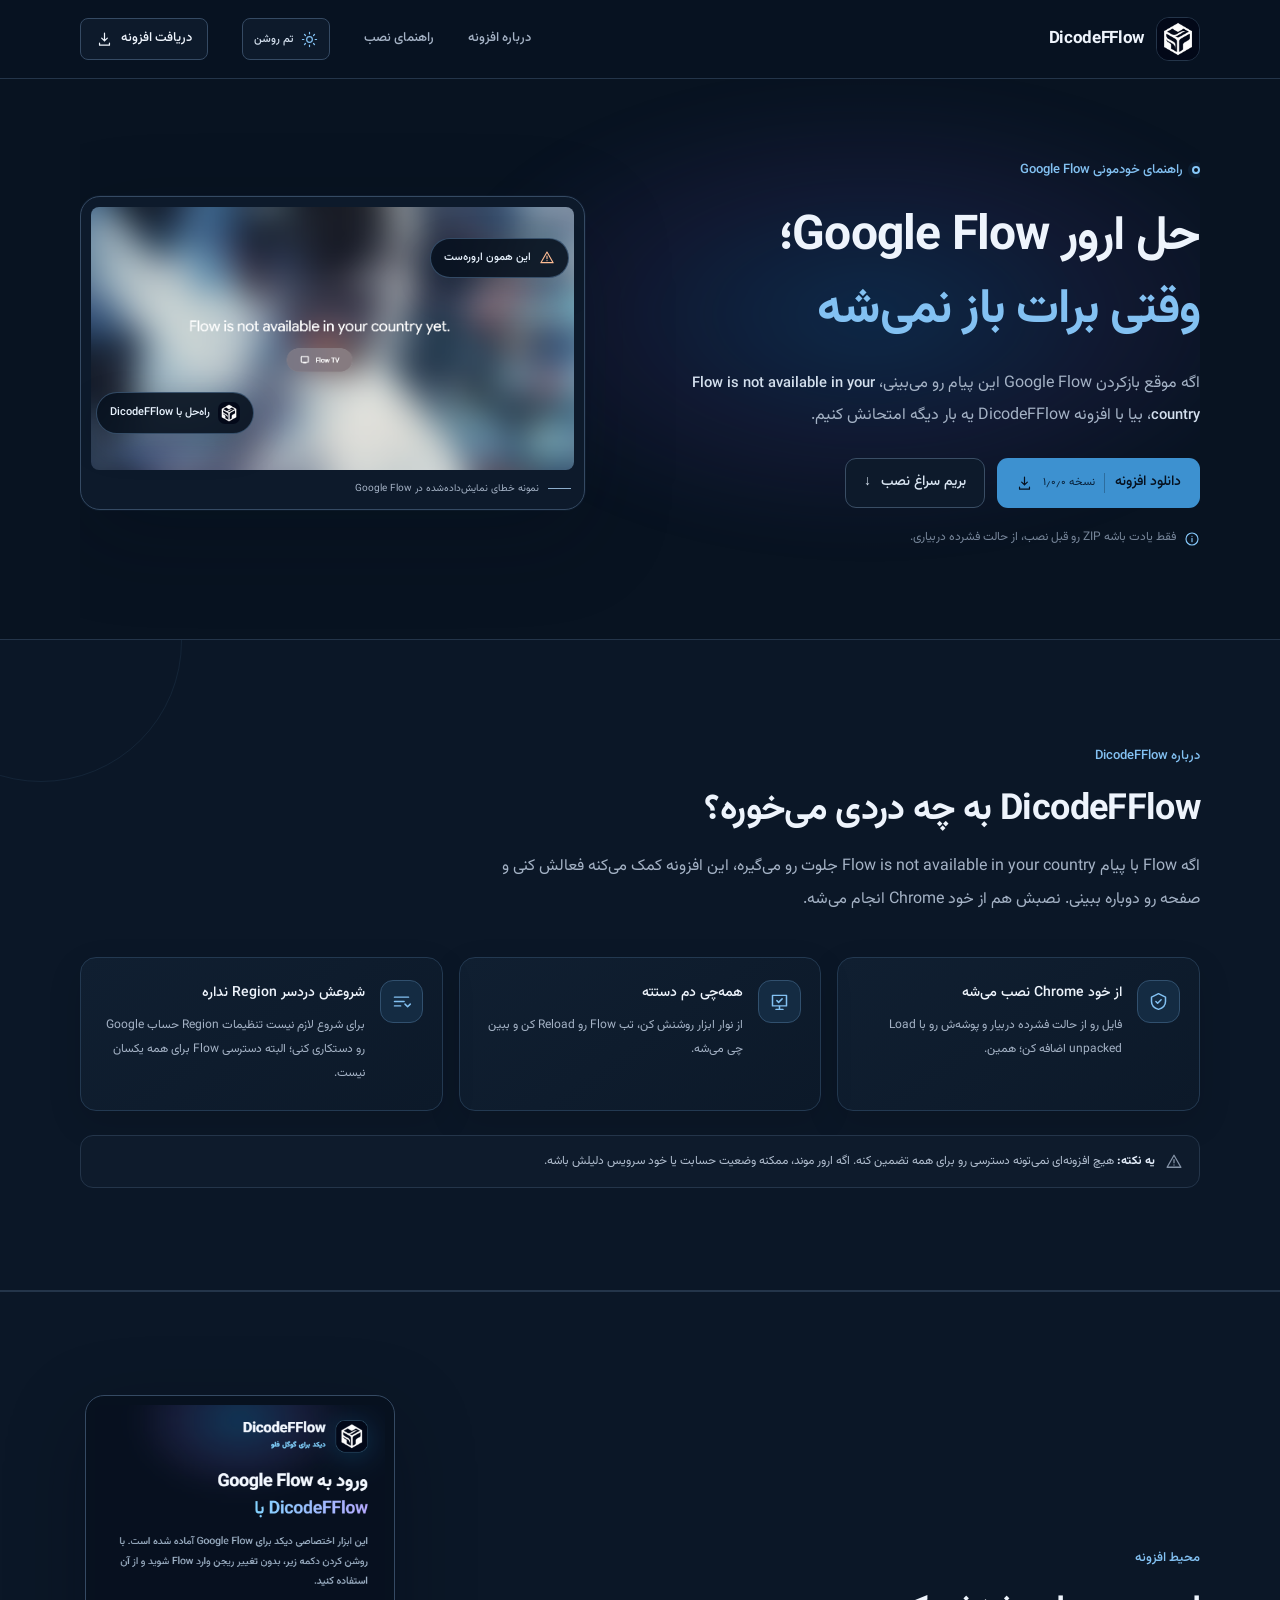
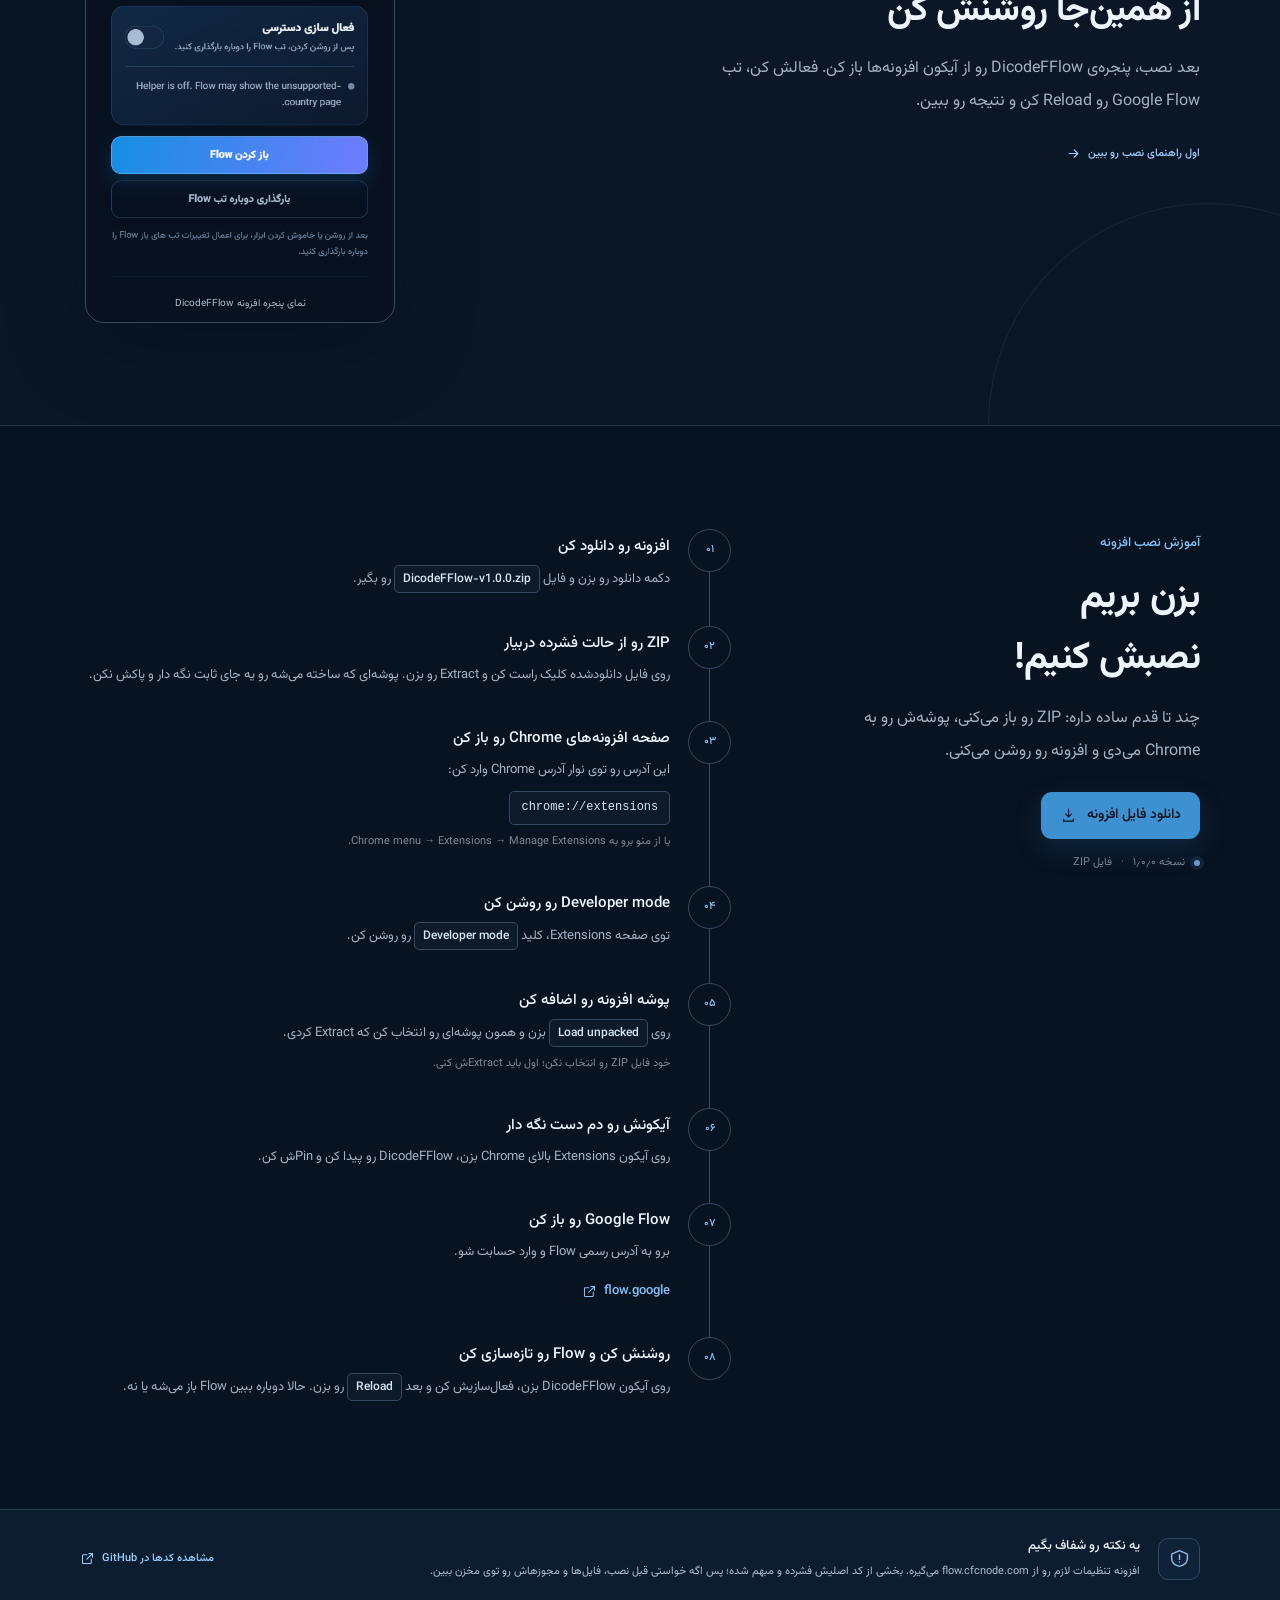
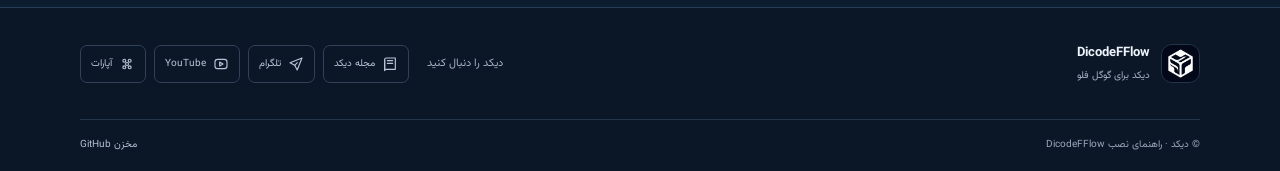
==== commit d44991be: "Polish site motion and Persian copy" ====
--- a/docs/index.html
+++ b/docs/index.html
@@ -4,7 +4,7 @@
   <meta charset="utf-8">
   <meta name="viewport" content="width=device-width, initial-scale=1">
   <meta name="theme-color" content="#07111f">
-  <meta name="description" content="آموزش فارسی نصب افزونه DicodeFFlow برای حل ارور Google Flow و پیام Flow is not available in your country؛ دانلود نسخه ۱ و راهنمای Load unpacked در Chrome.">
+  <meta name="description" content="با ارور Flow is not available in your country روبه‌رو شدی؟ این راهنمای خودمونی، نصب افزونه DicodeFFlow و بررسی دوباره Google Flow رو قدم‌به‌قدم نشونت می‌ده.">
   <meta name="robots" content="index,follow,max-image-preview:large">
   <meta name="author" content="Dicode">
   <meta name="keywords" content="حل ارور Google Flow, Flow is not available in your country, نصب افزونه Google Flow, DicodeFFlow">
@@ -13,19 +13,19 @@
   <meta property="og:locale" content="fa_IR">
   <meta property="og:site_name" content="DicodeFFlow">
   <meta property="og:title" content="حل ارور Google Flow؛ آموزش نصب DicodeFFlow">
-  <meta property="og:description" content="راهنمای فارسی نصب افزونه DicodeFFlow در Chrome و بررسی دوباره پیام Flow is not available in your country.">
+  <meta property="og:description" content="نصب DicodeFFlow در Chrome رو قدم‌به‌قدم یاد بگیر و بعد دوباره Google Flow رو بررسی کن.">
   <meta property="og:url" content="https://mcodersir.github.io/DicodeFFlow/">
   <meta property="og:image" content="https://mcodersir.github.io/DicodeFFlow/assets/google-flow-unavailable.png">
   <meta property="og:image:width" content="1145">
   <meta property="og:image:height" content="622">
   <meta name="twitter:card" content="summary_large_image">
   <meta name="twitter:title" content="حل ارور Google Flow؛ آموزش نصب DicodeFFlow">
-  <meta name="twitter:description" content="آموزش فارسی نصب افزونه DicodeFFlow برای پیام unavailable in your country در Google Flow.">
+  <meta name="twitter:description" content="با پیام unavailable in your country روبه‌رو شدی؟ نصب DicodeFFlow رو ساده و قدم‌به‌قدم یاد بگیر.">
   <meta name="twitter:image" content="https://mcodersir.github.io/DicodeFFlow/assets/google-flow-unavailable.png">
   <link rel="canonical" href="https://mcodersir.github.io/DicodeFFlow/">
   <link rel="icon" type="image/png" href="assets/icon-32.png">
   <link rel="preload" href="assets/fonts/Vazirmatn-Regular.woff2" as="font" type="font/woff2" crossorigin>
-  <link rel="stylesheet" href="style.css">
+  <link rel="stylesheet" href="style.css?v=20261001-2">
   <script>
     try {
       const savedTheme = localStorage.getItem("dicodefflow-theme");
@@ -40,7 +40,7 @@
           "@type": "WebPage",
           "name": "حل ارور Google Flow؛ آموزش نصب DicodeFFlow",
           "url": "https://mcodersir.github.io/DicodeFFlow/",
-          "description": "آموزش فارسی نصب افزونه DicodeFFlow برای خطای Flow is not available in your country در Google Flow.",
+          "description": "راهنمای خودمونی نصب DicodeFFlow در Chrome برای بررسی دوباره پیام Flow is not available in your country.",
           "inLanguage": "fa-IR",
           "about": { "@id": "https://mcodersir.github.io/DicodeFFlow/#software" }
         },
@@ -53,7 +53,7 @@
           "softwareVersion": "1.0.0",
           "downloadUrl": "https://github.com/mcodersir/DicodeFFlow/releases/download/v1.0.0/DicodeFFlow-v1.0.0.zip",
           "image": "https://mcodersir.github.io/DicodeFFlow/assets/dicodefflow-logo.png",
-          "description": "افزونه Chrome برای بررسی دوباره Google Flow و راهنمای نصب فارسی."
+          "description": "افزونه Chrome برای بررسی دوباره Google Flow همراه با راهنمای نصب فارسی و خودمونی."
         }
       ]
     }
@@ -87,22 +87,24 @@
   <main id="main">
     <section class="hero container" id="top" aria-labelledby="hero-title">
       <div class="hero-copy">
-        <div class="eyebrow"><span class="eyebrow-mark" aria-hidden="true"></span> راهنمای Google Flow</div>
-        <h1 id="hero-title">حل ارور Google Flow؛<br><span>خطای unavailable in your country</span></h1>
-        <p class="hero-lead">اگر هنگام ورود به Google Flow پیام <bdi dir="ltr" class="error-quote">Flow is not available in your country</bdi> را می‌بینید، این راهنما نصب و راه‌اندازی افزونه <bdi dir="ltr">DicodeFFlow</bdi> را قدم‌به‌قدم توضیح می‌دهد.</p>
+        <div class="eyebrow"><span class="eyebrow-mark" aria-hidden="true"></span> راهنمای خودمونی Google Flow</div>
+        <h1 id="hero-title">حل ارور Google Flow؛<br><span>وقتی برات باز نمی‌شه</span></h1>
+        <p class="hero-lead">اگه موقع بازکردن Google Flow این پیام رو می‌بینی، <bdi dir="ltr" class="error-quote">Flow is not available in your country</bdi>، بیا با افزونه <bdi dir="ltr">DicodeFFlow</bdi> یه بار دیگه امتحانش کنیم.</p>
         <div class="hero-actions">
           <a class="button button-primary" href="https://github.com/mcodersir/DicodeFFlow/releases/download/v1.0.0/DicodeFFlow-v1.0.0.zip">
-            دانلود DicodeFFlow <span class="version">نسخه ۱٫۰٫۰</span>
+            دانلود افزونه <span class="version">نسخه ۱٫۰٫۰</span>
             <svg viewBox="0 0 24 24" aria-hidden="true"><path d="M12 3v11m0 0 4-4m-4 4-4-4M5 17v3h14v-3"/></svg>
           </a>
-          <a class="button button-secondary" href="#installation-guide">مشاهده آموزش نصب <span aria-hidden="true">↓</span></a>
-        </div>
-        <p class="hero-note"><svg viewBox="0 0 24 24" aria-hidden="true"><circle cx="12" cy="12" r="9"/><path d="M12 11v5m0-8h.01"/></svg> فایل ZIP را دریافت کنید، سپس پیش از نصب آن را از حالت فشرده خارج کنید.</p>
+          <a class="button button-secondary" href="#installation-guide">بریم سراغ نصب <span aria-hidden="true">↓</span></a>
+        </div>
+        <p class="hero-note"><svg viewBox="0 0 24 24" aria-hidden="true"><circle cx="12" cy="12" r="9"/><path d="M12 11v5m0-8h.01"/></svg> فقط یادت باشه ZIP رو قبل نصب، از حالت فشرده دربیاری.</p>
       </div>
 
       <div class="hero-art">
         <figure class="hero-screenshot">
           <img src="assets/google-flow-unavailable.png" alt="پیام Google Flow: Flow is not available in your country yet" width="1145" height="622" fetchpriority="high">
+          <span class="hero-float hero-float-error"><svg viewBox="0 0 24 24" aria-hidden="true"><path d="M12 3 2.8 19h18.4L12 3Z"/><path d="M12 9v4m0 3h.01"/></svg> این همون اروره‌ست</span>
+          <span class="hero-float hero-float-fix"><img src="assets/icon-32.png" alt="" width="22" height="22"> راه‌حل با DicodeFFlow</span>
           <figcaption><span class="caption-rule" aria-hidden="true"></span>نمونه خطای نمایش‌داده‌شده در Google Flow</figcaption>
         </figure>
       </div>
@@ -112,24 +114,24 @@
       <div class="container">
         <div class="section-heading">
           <span class="section-kicker">درباره DicodeFFlow</span>
-          <h2 id="about-title">این افزونه چه کاری انجام می‌دهد؟</h2>
-          <p>این افزونه برای کاربرانی آماده شده که هنگام بازکردن Google Flow با پیام <bdi dir="ltr">Flow is not available in your country</bdi> روبه‌رو می‌شوند. پس از نصب و فعال‌سازی، می‌توانید صفحه Flow را دوباره بارگذاری و دسترسی را بررسی کنید.</p>
+          <h2 id="about-title">DicodeFFlow به چه دردی می‌خوره؟</h2>
+          <p>اگه Flow با پیام <bdi dir="ltr">Flow is not available in your country</bdi> جلوت رو می‌گیره، این افزونه کمک می‌کنه فعالش کنی و صفحه رو دوباره ببینی. نصبش هم از خود Chrome انجام می‌شه.</p>
         </div>
         <div class="feature-grid">
           <article class="feature-item">
             <span class="feature-icon" aria-hidden="true"><svg viewBox="0 0 24 24"><path d="M12 3 20 7v5c0 4.6-3.1 7.6-8 9-4.9-1.4-8-4.4-8-9V7l8-4Z"/><path d="m9 12 2 2 4-4"/></svg></span>
-            <div><h3>راه‌اندازی در Chrome</h3><p>نصب محلی با ابزار داخلی Chrome و بدون نیاز به فروشگاه افزونه‌ها.</p></div>
+            <div><h3>از خود Chrome نصب می‌شه</h3><p>فایل رو از حالت فشرده دربیار و پوشه‌ش رو با Load unpacked اضافه کن؛ همین.</p></div>
           </article>
           <article class="feature-item">
             <span class="feature-icon" aria-hidden="true"><svg viewBox="0 0 24 24"><path d="M4 5h16v12H4zM8 21h8m-4-4v4"/><path d="m9 11 2 2 4-4"/></svg></span>
-            <div><h3>کنترل از پنجره افزونه</h3><p>فعال‌سازی از نوار ابزار و بارگذاری دوباره تب Google Flow.</p></div>
+            <div><h3>همه‌چی دم دستته</h3><p>از نوار ابزار روشنش کن، تب Flow رو Reload کن و ببین چی می‌شه.</p></div>
           </article>
           <article class="feature-item">
             <span class="feature-icon" aria-hidden="true"><svg viewBox="0 0 24 24"><path d="M4 7h16M4 12h11M4 17h7"/><path d="m16 15 3 3 3-3"/></svg></span>
-            <div><h3>بدون تغییر Region حساب</h3><p>برای شروع می‌توانید این روش را بررسی کنید؛ نتیجه به حساب و شرایط دسترسی Google Flow بستگی دارد.</p></div>
+            <div><h3>شروعش دردسر Region نداره</h3><p>برای شروع لازم نیست تنظیمات Region حساب Google رو دستکاری کنی؛ البته دسترسی Flow برای همه یکسان نیست.</p></div>
           </article>
         </div>
-        <div class="caution-note"><svg viewBox="0 0 24 24" aria-hidden="true"><path d="M12 3 2.8 19h18.4L12 3Z"/><path d="M12 9v4m0 3h.01"/></svg><p>این راهنما تضمین دسترسی در همه حساب‌ها یا مناطق نیست. اگر Flow پس از نصب همچنان در دسترس نبود، ممکن است سرویس، حساب یا نسخه فعلی افزونه با هم سازگار نباشند.</p></div>
+        <div class="caution-note"><svg viewBox="0 0 24 24" aria-hidden="true"><path d="M12 3 2.8 19h18.4L12 3Z"/><path d="M12 9v4m0 3h.01"/></svg><p><strong>یه نکته:</strong> هیچ افزونه‌ای نمی‌تونه دسترسی رو برای همه تضمین کنه. اگه ارور موند، ممکنه وضعیت حسابت یا خود سرویس دلیلش باشه.</p></div>
       </div>
     </section>
 
@@ -137,9 +139,9 @@
       <div class="container popup-layout">
         <div class="popup-copy">
           <span class="section-kicker">محیط افزونه</span>
-          <h2 id="popup-title">فعال‌سازی از نوار ابزار Chrome</h2>
-          <p>پس از نصب، پنجره DicodeFFlow را از آیکون افزونه‌ها باز کنید. وضعیت فعال‌سازی را ببینید و تب Google Flow را دوباره بارگذاری کنید.</p>
-          <a class="text-link" href="#installation-guide">رفتن به مراحل نصب <svg viewBox="0 0 24 24" aria-hidden="true"><path d="M5 12h14m-6-6 6 6-6 6"/></svg></a>
+          <h2 id="popup-title">از همین‌جا روشنش کن</h2>
+          <p>بعد نصب، پنجره‌ی DicodeFFlow رو از آیکون افزونه‌ها باز کن. فعالش کن، تب Google Flow رو Reload کن و نتیجه رو ببین.</p>
+          <a class="text-link" href="#installation-guide">اول راهنمای نصب رو ببین <svg viewBox="0 0 24 24" aria-hidden="true"><path d="M5 12h14m-6-6 6 6-6 6"/></svg></a>
         </div>
         <figure class="popup-frame">
           <img src="assets/dicodefflow-popup.png" alt="تصویر پنجره افزونه DicodeFFlow در Chrome، همراه با دکمه فعال‌سازی و بارگذاری مجدد Flow" width="446" height="740" loading="lazy" decoding="async">
@@ -152,21 +154,21 @@
       <div class="container install-layout">
         <aside class="install-aside">
           <span class="section-kicker">آموزش نصب افزونه</span>
-          <h2 id="install-title">در چند قدم،<br>آماده استفاده شوید.</h2>
-          <p>فایل ZIP را ابتدا استخراج کنید و سپس پوشه افزونه را با گزینه Load unpacked به Chrome اضافه کنید.</p>
-          <a class="button button-primary aside-button" href="https://github.com/mcodersir/DicodeFFlow/releases/download/v1.0.0/DicodeFFlow-v1.0.0.zip">دریافت فایل افزونه <svg viewBox="0 0 24 24" aria-hidden="true"><path d="M12 3v11m0 0 4-4m-4 4-4-4M5 17v3h14v-3"/></svg></a>
+          <h2 id="install-title">بزن بریم<br>نصبش کنیم!</h2>
+          <p>چند تا قدم ساده داره: ZIP رو باز می‌کنی، پوشه‌ش رو به Chrome می‌دی و افزونه رو روشن می‌کنی.</p>
+          <a class="button button-primary aside-button" href="https://github.com/mcodersir/DicodeFFlow/releases/download/v1.0.0/DicodeFFlow-v1.0.0.zip">دانلود فایل افزونه <svg viewBox="0 0 24 24" aria-hidden="true"><path d="M12 3v11m0 0 4-4m-4 4-4-4M5 17v3h14v-3"/></svg></a>
           <div class="aside-version"><span class="version-dot"></span> نسخه ۱٫۰٫۰ <span aria-hidden="true">·</span> فایل ZIP</div>
         </aside>
 
         <div class="steps-list">
-          <article class="step-item"><span class="step-number">۰۱</span><div><h3>دانلود افزونه Google Flow</h3><p>روی دکمه دانلود همین صفحه بزنید و فایل <bdi class="inline-code" dir="ltr">DicodeFFlow-v1.0.0.zip</bdi> را دریافت کنید.</p></div></article>
-          <article class="step-item"><span class="step-number">۰۲</span><div><h3>استخراج فایل ZIP</h3><p>روی فایل دانلودشده کلیک راست کنید و آن را Extract کنید. پوشه استخراج‌شده را در محلی ثابت نگه دارید و هنگام استفاده حذف نکنید.</p></div></article>
-          <article class="step-item"><span class="step-number">۰۳</span><div><h3>بازکردن صفحه افزونه‌های Chrome</h3><p>در نوار آدرس Chrome این نشانی را وارد کنید:</p><code class="address-code" dir="ltr">chrome://extensions</code><p class="step-hint">یا از مسیر <bdi dir="ltr">Chrome menu → Extensions → Manage Extensions</bdi> وارد شوید.</p></div></article>
-          <article class="step-item"><span class="step-number">۰۴</span><div><h3>روشن‌کردن Developer mode</h3><p>کلید <bdi class="inline-code" dir="ltr">Developer mode</bdi> را در صفحه Extensions روشن کنید.</p></div></article>
-          <article class="step-item"><span class="step-number">۰۵</span><div><h3>افزودن پوشه با Load unpacked</h3><p>روی <bdi class="inline-code" dir="ltr">Load unpacked</bdi> کلیک کنید و پوشه‌ای را که از فایل ZIP استخراج کردید انتخاب کنید.</p><p class="step-hint">فایل ZIP را مستقیماً انتخاب نکنید؛ ابتدا آن را Extract کنید.</p></div></article>
-          <article class="step-item"><span class="step-number">۰۶</span><div><h3>Pin کردن افزونه در نوار ابزار</h3><p>روی آیکون Extensions در نوار بالای Chrome بزنید، DicodeFFlow را پیدا کنید و Pin را انتخاب کنید.</p></div></article>
-          <article class="step-item"><span class="step-number">۰۷</span><div><h3>بازکردن Google Flow</h3><p>نشانی رسمی را باز کنید و وارد حساب Google خود شوید.</p><a class="flow-link" href="https://flow.google/" target="_blank" rel="noopener noreferrer"><span dir="ltr">flow.google</span><svg viewBox="0 0 24 24" aria-hidden="true"><path d="M14 4h6v6m0-6-9 9"/><path d="M18 13v6a1 1 0 0 1-1 1H5a1 1 0 0 1-1-1V7a1 1 0 0 1 1-1h6"/></svg></a></div></article>
-          <article class="step-item"><span class="step-number">۰۸</span><div><h3>فعال‌سازی و بارگذاری دوباره</h3><p>آیکون DicodeFFlow را بزنید، گزینه فعال‌سازی را روشن کنید و سپس <bdi class="inline-code" dir="ltr">Reload</bdi> را بزنید. بعد از بارگذاری مجدد، Google Flow را بررسی کنید.</p></div></article>
+          <article class="step-item"><span class="step-number">۰۱</span><div><h3>افزونه رو دانلود کن</h3><p>دکمه دانلود رو بزن و فایل <bdi class="inline-code" dir="ltr">DicodeFFlow-v1.0.0.zip</bdi> رو بگیر.</p></div></article>
+          <article class="step-item"><span class="step-number">۰۲</span><div><h3>ZIP رو از حالت فشرده دربیار</h3><p>روی فایل دانلودشده کلیک راست کن و Extract رو بزن. پوشه‌ای که ساخته می‌شه رو یه جای ثابت نگه دار و پاکش نکن.</p></div></article>
+          <article class="step-item"><span class="step-number">۰۳</span><div><h3>صفحه افزونه‌های Chrome رو باز کن</h3><p>این آدرس رو توی نوار آدرس Chrome وارد کن:</p><code class="address-code" dir="ltr">chrome://extensions</code><p class="step-hint">یا از منو برو به <bdi dir="ltr">Chrome menu → Extensions → Manage Extensions</bdi>.</p></div></article>
+          <article class="step-item"><span class="step-number">۰۴</span><div><h3>Developer mode رو روشن کن</h3><p>توی صفحه Extensions، کلید <bdi class="inline-code" dir="ltr">Developer mode</bdi> رو روشن کن.</p></div></article>
+          <article class="step-item"><span class="step-number">۰۵</span><div><h3>پوشه افزونه رو اضافه کن</h3><p>روی <bdi class="inline-code" dir="ltr">Load unpacked</bdi> بزن و همون پوشه‌ای رو انتخاب کن که Extract کردی.</p><p class="step-hint">خود فایل ZIP رو انتخاب نکن؛ اول باید Extractش کنی.</p></div></article>
+          <article class="step-item"><span class="step-number">۰۶</span><div><h3>آیکونش رو دم دست نگه دار</h3><p>روی آیکون Extensions بالای Chrome بزن، DicodeFFlow رو پیدا کن و Pinش کن.</p></div></article>
+          <article class="step-item"><span class="step-number">۰۷</span><div><h3>Google Flow رو باز کن</h3><p>برو به آدرس رسمی Flow و وارد حسابت شو.</p><a class="flow-link" href="https://flow.google/" target="_blank" rel="noopener noreferrer"><span dir="ltr">flow.google</span><svg viewBox="0 0 24 24" aria-hidden="true"><path d="M14 4h6v6m0-6-9 9"/><path d="M18 13v6a1 1 0 0 1-1 1H5a1 1 0 0 1-1-1V7a1 1 0 0 1 1-1h6"/></svg></a></div></article>
+          <article class="step-item"><span class="step-number">۰۸</span><div><h3>روشنش کن و Flow رو تازه‌سازی کن</h3><p>روی آیکون DicodeFFlow بزن، فعال‌سازیش کن و بعد <bdi class="inline-code" dir="ltr">Reload</bdi> رو بزن. حالا دوباره ببین Flow باز می‌شه یا نه.</p></div></article>
         </div>
       </div>
     </section>
@@ -174,7 +176,7 @@
     <section class="transparency-section" aria-labelledby="transparency-title">
       <div class="container transparency-inner">
         <span class="transparency-icon" aria-hidden="true"><svg viewBox="0 0 24 24"><path d="M12 3 3 7v5c0 4.6 3.4 7.6 9 9 5.6-1.4 9-4.4 9-9V7l-9-4Z"/><path d="M12 8v5m0 3h.01"/></svg></span>
-        <div><h2 id="transparency-title">شفافیت درباره افزونه</h2><p>برای کارکرد، افزونه تنظیمات لازم را از <bdi dir="ltr">flow.cfcnode.com</bdi> دریافت می‌کند. فایل اصلی عملکرد افزونه فشرده‌سازی و مبهم‌سازی شده است؛ پیش از نصب می‌توانید فایل‌ها و مجوزها را در مخزن بررسی کنید.</p></div>
+        <div><h2 id="transparency-title">یه نکته رو شفاف بگیم</h2><p>افزونه تنظیمات لازم رو از <bdi dir="ltr">flow.cfcnode.com</bdi> می‌گیره. بخشی از کد اصلیش فشرده و مبهم شده؛ پس اگه خواستی قبل نصب، فایل‌ها و مجوزهاش رو توی مخزن ببین.</p></div>
         <a class="text-link" href="https://github.com/mcodersir/DicodeFFlow" target="_blank" rel="noopener noreferrer">مشاهده کدها در GitHub <svg viewBox="0 0 24 24" aria-hidden="true"><path d="M14 4h6v6m0-6-9 9"/><path d="M18 13v6a1 1 0 0 1-1 1H5a1 1 0 0 1-1-1V7a1 1 0 0 1 1-1h6"/></svg></a>
       </div>
     </section>
@@ -193,5 +195,6 @@
     <div class="container footer-bottom"><span>© دیکد · راهنمای نصب DicodeFFlow</span><a href="https://github.com/mcodersir/DicodeFFlow" target="_blank" rel="noopener noreferrer">مخزن GitHub</a></div>
   </footer>
   <script src="theme.js" defer></script>
+  <script src="motion.js" defer></script>
 </body>
 </html>
--- a/docs/style.css
+++ b/docs/style.css
@@ -47,7 +47,7 @@
 
 body {
   margin: 0;
-  min-width: 320px;
+  min-width: 0;
   background: var(--canvas);
   color: var(--ink);
   font-family: var(--font);
@@ -357,7 +357,7 @@
   .popup-layout { grid-template-columns: 1fr; gap: 27px; }
   .popup-copy h2 { font-size: 26px; }
   .popup-copy p { font-size: 13px; }
-  .popup-frame { width: min(100%, 295px); }
+  .popup-frame { width: min(100%, 360px); }
 }
 
 @media (max-width: 480px) {
@@ -368,3 +368,142 @@
   .main-nav > a:not(.nav-download) { display: none; }
   .main-nav .nav-download { width: 39px; min-width: 39px; min-height: 38px; padding: 0; overflow: hidden; font-size: 0; }
 }
+
+/* A livelier layer for the DicodeFFlow guide: soft light, tactile cards, and gentle motion. */
+:root { --motion-ease: cubic-bezier(.2, .75, .25, 1); }
+body, .site-header, .about-section, .popup-preview, .site-footer, .feature-item,
+.caution-note, .transparency-section, .button, .theme-toggle, .social-links a {
+  transition: background-color .35s var(--motion-ease), color .35s var(--motion-ease), border-color .35s var(--motion-ease), box-shadow .35s var(--motion-ease);
+}
+
+.hero { position: relative; isolation: isolate; overflow: clip; }
+.hero::before { position: absolute; z-index: -1; top: 2%; right: -8%; width: 75%; height: 80%; border-radius: 50%; background: radial-gradient(ellipse, rgb(51 139 220 / 12%), rgb(101 82 204 / 5%) 42%, transparent 72%); content: ""; filter: blur(22px); animation: ambient-drift 13s ease-in-out infinite alternate; pointer-events: none; }
+.hero-copy { animation: hero-arrive .8s var(--motion-ease) both; }
+.hero-art { position: relative; animation: hero-arrive .9s .1s var(--motion-ease) both; }
+.hero-screenshot { position: relative; isolation: isolate; border-radius: 20px; box-shadow: 0 28px 90px rgb(2 12 25 / 22%), 0 0 0 1px rgb(126 177 226 / 5%); transition: transform .55s var(--motion-ease), box-shadow .55s var(--motion-ease); }
+.hero-screenshot:hover { transform: translateY(-4px) rotate(-.25deg); box-shadow: 0 38px 100px rgb(2 12 25 / 30%), 0 0 0 1px rgb(126 177 226 / 13%); }
+.hero-screenshot img { transition: transform .8s var(--motion-ease); }
+.hero-screenshot:hover img { transform: scale(1.018); }
+.hero-float { position: absolute; z-index: 2; display: inline-flex; align-items: center; gap: 8px; max-width: calc(100% - 16px); padding: 9px 13px; border: 1px solid rgb(150 182 217 / 34%); border-radius: 999px; background: rgb(10 22 39 / 91%); box-shadow: 0 12px 32px rgb(1 8 18 / 25%); color: #eaf4ff; font-size: 11px; font-weight: 600; white-space: nowrap; backdrop-filter: blur(12px); animation: float-soft 5.5s ease-in-out infinite; }
+.hero-float svg { width: 16px; height: 16px; color: #ffbd94; }
+.hero-float img { width: 22px; height: 22px; border-radius: 7px; }
+.hero-float-error { top: 13%; right: 3%; }
+.hero-float-fix { bottom: 24%; left: 3%; animation-delay: -2.2s; }
+.eyebrow-mark { animation: marker-pulse 2.4s ease-in-out infinite; }
+.hero-lead { max-width: 590px; }
+.error-quote { overflow-wrap: anywhere; }
+.button { position: relative; isolation: isolate; overflow: hidden; border-radius: 11px; }
+.button-primary::after { position: absolute; z-index: -1; top: -60%; bottom: -60%; left: -45%; width: 34%; transform: translateX(-180%) skewX(-18deg); background: linear-gradient(90deg, transparent, rgb(255 255 255 / 24%), transparent); content: ""; transition: transform .7s var(--motion-ease); }
+.button-primary:hover::after, .button-primary:focus-visible::after { transform: translateX(500%) skewX(-18deg); }
+.button svg { transition: transform .25s var(--motion-ease); }
+.button:hover svg { transform: translateY(3px); }
+.button-secondary:hover span { display: inline-block; animation: arrow-nudge .65s ease-in-out infinite alternate; }
+
+.section-space { padding-block: clamp(68px, 8vw, 104px); }
+.about-section { position: relative; overflow: hidden; }
+.about-section::before { position: absolute; top: -140px; left: -100px; width: 280px; height: 280px; border: 1px solid var(--line); border-radius: 50%; content: ""; opacity: .45; pointer-events: none; }
+.section-heading { position: relative; max-width: 710px; margin-bottom: 40px; }
+.section-heading h2, .popup-copy h2, .install-aside h2 { letter-spacing: -.65px; }
+.section-heading > p, .popup-copy p, .install-aside > p { font-size: clamp(14px, 1.35vw, 16px); line-height: 2.05; }
+.feature-grid { gap: 16px; }
+.feature-item { min-height: 154px; display: grid; grid-template-columns: 44px minmax(0, 1fr); align-content: start; gap: 14px; padding: 22px 19px; border: 1px solid var(--line); border-radius: 16px; background: var(--paper); box-shadow: 0 8px 26px rgb(12 31 53 / 4%); transition: transform .35s var(--motion-ease), border-color .35s var(--motion-ease), box-shadow .35s var(--motion-ease), background-color .35s var(--motion-ease); }
+.feature-item:hover { transform: translateY(-6px); border-color: color-mix(in srgb, var(--blue) 54%, var(--line)); box-shadow: 0 18px 38px rgb(12 31 53 / 11%); }
+.feature-icon { border-radius: 13px; transition: transform .35s var(--motion-ease), background-color .35s var(--motion-ease); }
+.feature-item:hover .feature-icon { transform: rotate(-7deg) scale(1.06); }
+.feature-item h3 { font-size: 14px; }
+.feature-item p { font-size: 12px; line-height: 2; }
+.caution-note { border-radius: 13px; }
+.caution-note strong { color: var(--ink-soft); }
+
+.popup-preview { position: relative; overflow: hidden; }
+.popup-preview::after { position: absolute; right: -150px; bottom: -220px; width: 440px; height: 440px; border: 1px solid var(--line); border-radius: 50%; content: ""; opacity: .5; pointer-events: none; }
+.popup-layout { position: relative; z-index: 1; }
+.popup-frame { position: relative; border-radius: 19px; box-shadow: 0 24px 80px rgb(1 8 18 / 28%); transition: transform .5s var(--motion-ease), box-shadow .5s var(--motion-ease); }
+.popup-frame:hover { transform: translateY(-7px) rotate(1deg); box-shadow: 0 34px 90px rgb(1 8 18 / 36%); }
+.popup-frame img { transition: transform .5s var(--motion-ease); }
+.popup-frame:hover img { transform: scale(1.015); }
+.popup-copy .text-link svg, .text-link svg { transition: transform .25s var(--motion-ease); }
+.popup-copy .text-link:hover svg, .text-link:hover svg { transform: translateX(-4px); }
+
+.step-item { border-radius: 16px; transition: transform .3s var(--motion-ease); }
+.step-item:hover { transform: translateX(-4px); }
+.step-number { border-color: var(--line-strong); transition: transform .35s var(--motion-ease), background-color .35s var(--motion-ease), color .35s var(--motion-ease), border-color .35s var(--motion-ease); }
+.step-item:hover .step-number { transform: scale(1.1); border-color: var(--blue); background: var(--blue-pale); color: var(--blue-dark); }
+.address-code, .inline-code { max-width: 100%; overflow-wrap: anywhere; }
+.aside-button { box-shadow: 0 10px 28px rgb(49 127 194 / 18%); }
+.transparency-inner { border-radius: 18px; }
+.transparency-icon { transition: transform .35s var(--motion-ease); }
+.transparency-inner:hover .transparency-icon { transform: rotate(-8deg) scale(1.06); }
+.social-links a { transition: transform .25s var(--motion-ease), color .2s ease, border-color .2s ease, background-color .2s ease; }
+.social-links a:hover { transform: translateY(-3px); }
+.brand img, .footer-brand img { transition: transform .4s var(--motion-ease); }
+.brand:hover img, .footer-brand:hover img { transform: rotate(-7deg); }
+
+:root[data-theme="dark"] .hero::before { background: radial-gradient(ellipse, rgb(28 108 191 / 25%), rgb(92 69 181 / 10%) 43%, transparent 72%); }
+:root[data-theme="dark"] .feature-item { border-color: #233951; background: linear-gradient(145deg, #101f31, #0c1929); box-shadow: 0 12px 34px rgb(0 0 0 / 12%); }
+:root[data-theme="dark"] .feature-item:hover { border-color: #477aa7; box-shadow: 0 22px 46px rgb(0 0 0 / 25%); }
+:root[data-theme="dark"] .feature-icon { border-color: #31506e; background: #142b42; }
+:root[data-theme="dark"] .caution-note strong { color: #e1ebf8; }
+:root[data-theme="dark"] .about-section::before, :root[data-theme="dark"] .popup-preview::after { border-color: #20364d; }
+:root[data-theme="dark"] .hero-float { border-color: rgb(126 174 222 / 35%); background: rgb(7 17 31 / 90%); }
+
+.motion-ready .reveal-on-scroll { opacity: 0; transform: translate3d(0, 24px, 0) scale(.99); filter: blur(3px); transition: opacity .7s var(--motion-ease), transform .7s var(--motion-ease), filter .7s var(--motion-ease); transition-delay: var(--reveal-delay, 0ms); }
+.motion-ready .reveal-on-scroll.is-visible { opacity: 1; transform: translate3d(0, 0, 0) scale(1); filter: none; }
+
+@keyframes hero-arrive { from { opacity: 0; transform: translateY(18px); } to { opacity: 1; transform: translateY(0); } }
+@keyframes ambient-drift { from { transform: translate3d(0, -12px, 0) scale(.94); } to { transform: translate3d(-18px, 15px, 0) scale(1.06); } }
+@keyframes float-soft { 0%, 100% { transform: translateY(0); } 50% { transform: translateY(-7px); } }
+@keyframes marker-pulse { 0%, 100% { box-shadow: 0 0 0 4px rgb(53 126 197 / 10%); } 50% { box-shadow: 0 0 0 7px rgb(53 126 197 / 5%); } }
+@keyframes arrow-nudge { from { transform: translateY(0); } to { transform: translateY(4px); } }
+
+@media (max-width: 900px) {
+  .feature-item { min-height: 170px; grid-template-columns: 38px minmax(0, 1fr); padding: 18px 14px; }
+  .feature-icon { width: 38px; height: 38px; }
+}
+
+@media (max-width: 680px) {
+  .hero { gap: 28px; padding-block: 44px 55px; }
+  .hero::before { top: 0; right: -25%; width: 125%; height: 55%; }
+  .hero-copy { animation-duration: .65s; }
+  .hero-art { width: 100%; max-width: 620px; margin-inline: auto; }
+  .hero-screenshot { padding: 7px; border-radius: 15px; }
+  .hero-screenshot:hover { transform: none; }
+  .hero-float { padding: 7px 10px; font-size: 9px; }
+  .hero-float-error { top: 9%; right: 3%; }
+  .hero-float-fix { bottom: 21%; left: 3%; }
+  .hero-float img { width: 19px; height: 19px; }
+  .section-space { padding-block: 61px; }
+  .section-heading { margin-bottom: 25px; }
+  .feature-grid { grid-template-columns: 1fr; gap: 11px; }
+  .feature-item { min-height: 0; grid-template-columns: 42px minmax(0, 1fr); gap: 13px; padding: 17px; border-radius: 14px; }
+  .feature-icon { width: 42px; height: 42px; }
+  .feature-item:hover { transform: translateY(-2px); }
+  .popup-layout { gap: 27px; }
+  .popup-frame { width: min(100%, 360px); }
+  .steps-list { max-width: 100%; }
+  .step-item { gap: 12px; }
+  .step-item:hover { transform: none; }
+  .transparency-inner { border-radius: 0; }
+  .footer-follow { width: 100%; }
+  .social-links { width: 100%; }
+  .social-links a { flex: 1 1 auto; }
+}
+
+@media (max-width: 380px) {
+  .container { width: calc(100% - 28px); }
+  .header-inner { gap: 8px; }
+  .brand-name { font-size: 13px; }
+  .brand img { width: 35px; height: 35px; }
+  .hero h1 { font-size: clamp(27px, 8.4vw, 32px); letter-spacing: -.5px; }
+  .hero-actions { display: grid; grid-template-columns: 1fr; }
+  .hero-actions .button-primary, .hero-actions .button-secondary { width: 100%; }
+  .hero-float { gap: 5px; padding: 6px 8px; font-size: 8px; }
+  .step-item { grid-template-columns: 35px minmax(0, 1fr); gap: 10px; }
+  .step-number { width: 35px; height: 35px; }
+  .steps-list::before { right: 17px; }
+  .footer-bottom { align-items: flex-start; padding-block: 12px; font-size: 9px; }
+}
+
+@media (prefers-reduced-motion: reduce) {
+  .motion-ready .reveal-on-scroll { opacity: 1; transform: none; filter: none; }
+}
